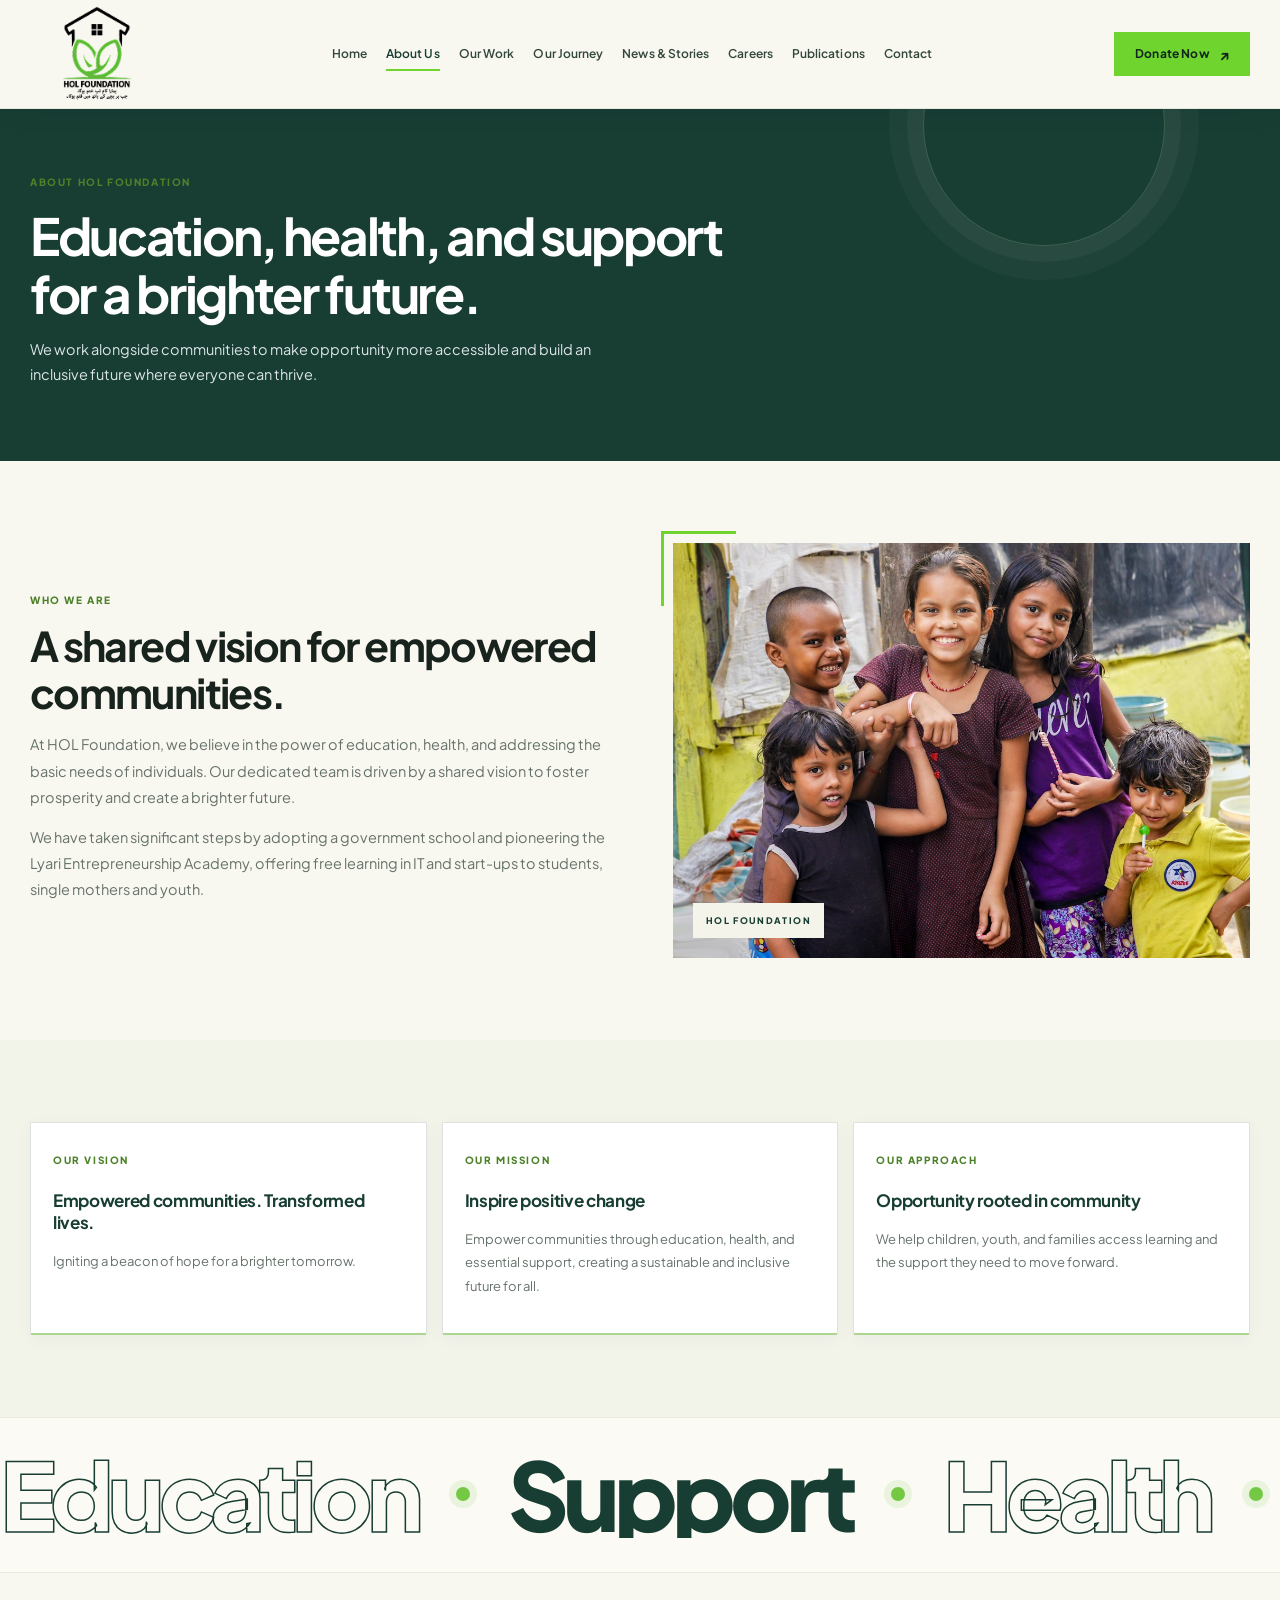
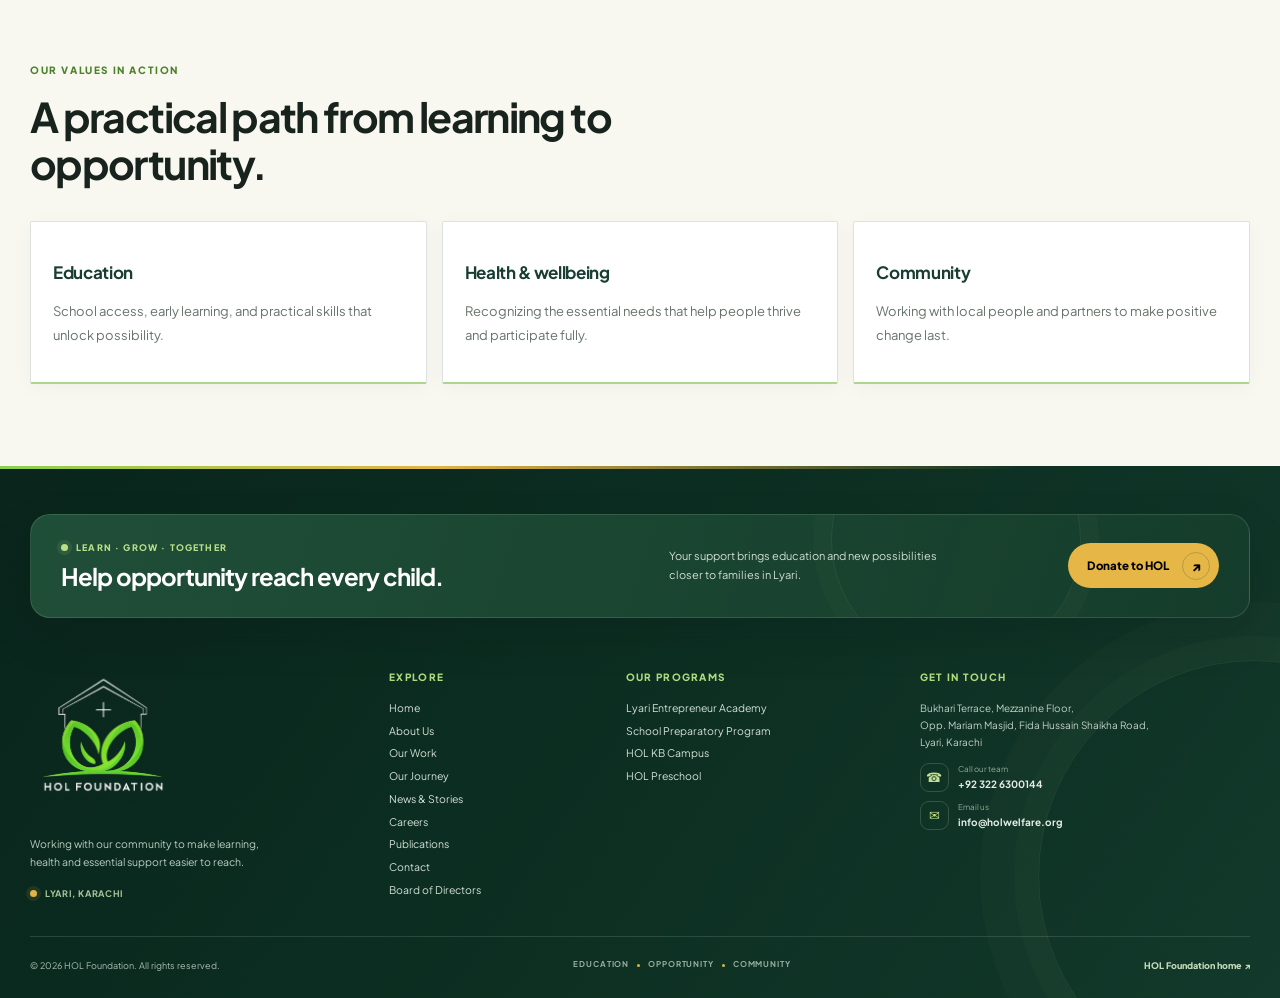
==== about.html @ 5d96a2b5 "Initial website" ====
<!doctype html><html lang="en"><head><meta charset="utf-8"><meta name="viewport" content="width=device-width,initial-scale=1"><link rel="icon" type="image/png" href="assets/images/logo/hol-logo.png"><link rel="apple-touch-icon" href="assets/images/logo/hol-logo.png"><title>About HOL Foundation | Our Mission & Vision</title><meta name="description" content="Learn about HOL Foundation's mission to empower communities through education, health and essential support."><link rel="stylesheet" href="assets/css/style.css"><script defer src="assets/js/main.js"></script></head><body><div data-site-header></div><main><section class="page-hero"><div class="container"><span class="eyebrow">About HOL Foundation</span><h1>Education, health, and support for a brighter future.</h1><p>We work alongside communities to make opportunity more accessible and build an inclusive future where everyone can thrive.</p></div></section><section class="section"><div class="container split"><div><span class="eyebrow">Who we are</span><h2 class="section-title">A shared vision for empowered communities.</h2><p>At HOL Foundation, we believe in the power of education, health, and addressing the basic needs of individuals. Our dedicated team is driven by a shared vision to foster prosperity and create a brighter future.</p><p>We have taken significant steps by adopting a government school and pioneering the Lyari Entrepreneurship Academy, offering free learning in IT and start-ups to students, single mothers and youth.</p></div><div class="intro-art" role="img" aria-label="A welcoming classroom"></div></div></section><section class="section cream"><div class="container content-grid"><article class="info-card"><span class="eyebrow">Our vision</span><h3>Empowered communities. Transformed lives.</h3><p>Igniting a beacon of hope for a brighter tomorrow.</p></article><article class="info-card"><span class="eyebrow">Our mission</span><h3>Inspire positive change</h3><p>Empower communities through education, health, and essential support, creating a sustainable and inclusive future for all.</p></article><article class="info-card"><span class="eyebrow">Our approach</span><h3>Opportunity rooted in community</h3><p>We help children, youth, and families access learning and the support they need to move forward.</p></article></div></section><section class="section"><div class="container"><div class="section-header"><span class="eyebrow">Our values in action</span><h2 class="section-title">A practical path from learning to opportunity.</h2></div><div class="content-grid"><article class="info-card"><h3>Education</h3><p>School access, early learning, and practical skills that unlock possibility.</p></article><article class="info-card"><h3>Health & wellbeing</h3><p>Recognizing the essential needs that help people thrive and participate fully.</p></article><article class="info-card"><h3>Community</h3><p>Working with local people and partners to make positive change last.</p></article></div></div></section></main><div data-site-footer></div></body></html>
---- assets/css/style.css ----
﻿@import url("components.css");
@import url("responsive.css");
@import url("home-slider.css");
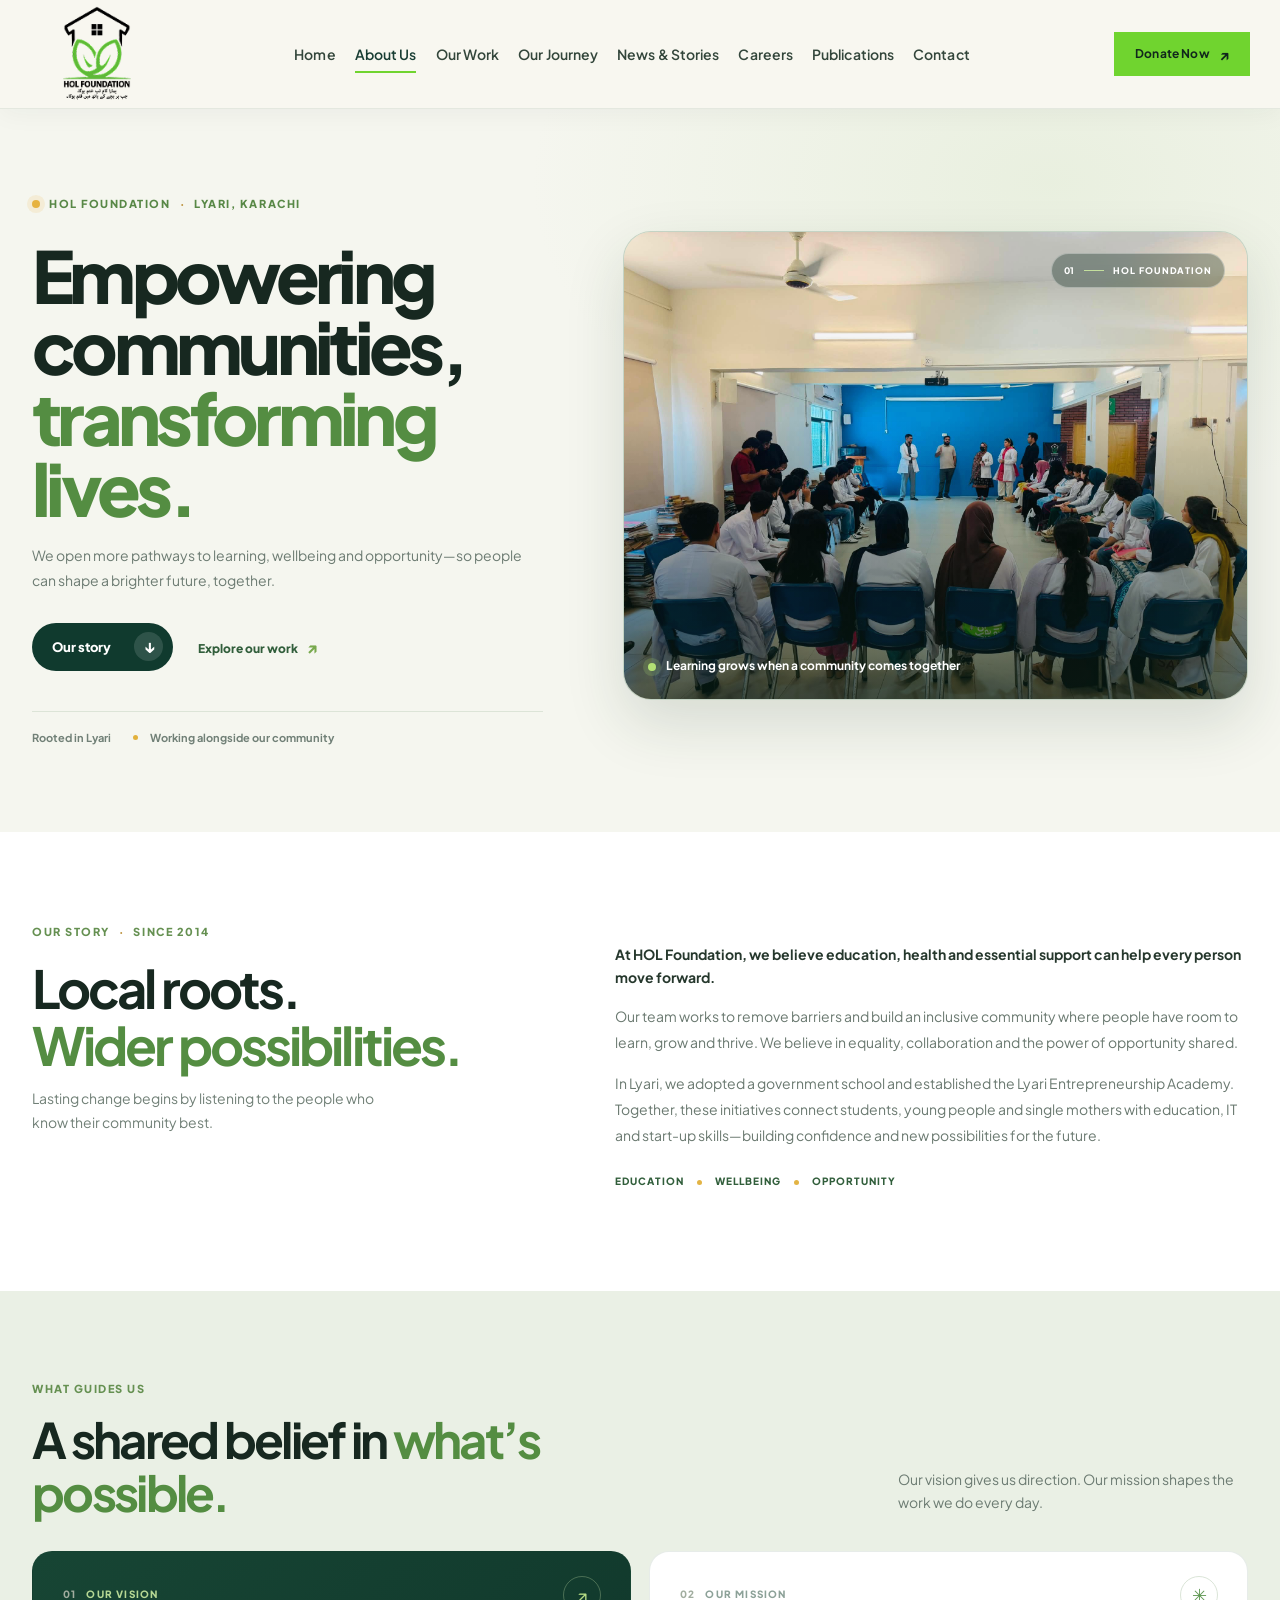
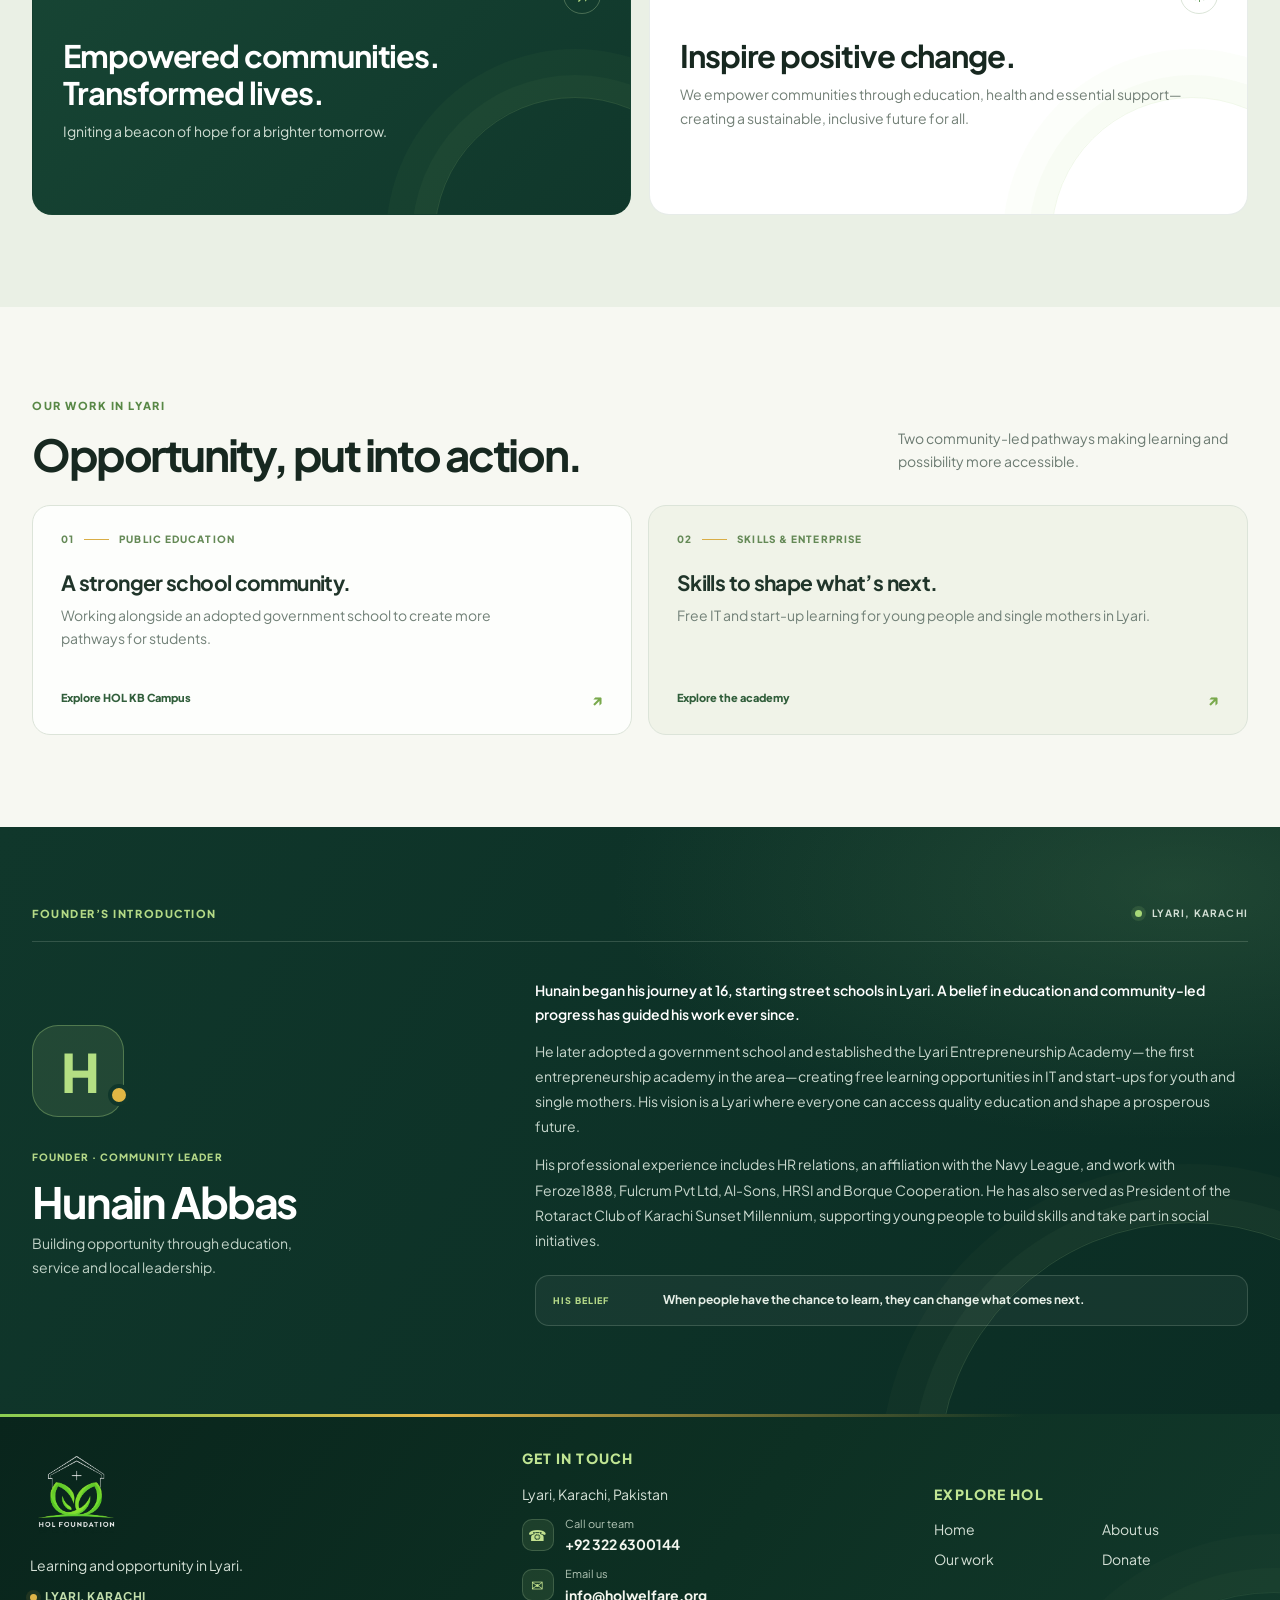
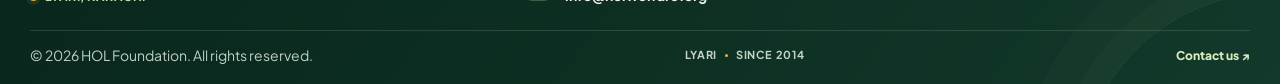
==== commit c79c49e7: "Revamp HOL Foundation about page" ====
--- a/about.html
+++ b/about.html
@@ -1,5 +1,122 @@
-<!doctype html><html lang="en"><head><meta charset="utf-8"><meta name="viewport" content="width=device-width,initial-scale=1"><link rel="icon" type="image/png" href="assets/images/logo/hol-logo.png"><link rel="apple-touch-icon" href="assets/images/logo/hol-logo.png"><title>About HOL Foundation | Our Mission & Vision</title><meta name="description" content="Learn about HOL Foundation's mission to empower communities through education, health and essential support."><link rel="stylesheet" href="assets/css/style.css"><script defer src="assets/js/main.js"></script></head><body><div data-site-header></div><main><section class="page-hero"><div class="container"><span class="eyebrow">About HOL Foundation</span><h1>Education, health, and support for a brighter future.</h1><p>We work alongside communities to make opportunity more accessible and build an inclusive future where everyone can thrive.</p></div></section><section class="section"><div class="container split"><div><span class="eyebrow">Who we are</span><h2 class="section-title">A shared vision for empowered communities.</h2><p>At HOL Foundation, we believe in the power of education, health, and addressing the basic needs of individuals. Our dedicated team is driven by a shared vision to foster prosperity and create a brighter future.</p><p>We have taken significant steps by adopting a government school and pioneering the Lyari Entrepreneurship Academy, offering free learning in IT and start-ups to students, single mothers and youth.</p></div><div class="intro-art" role="img" aria-label="A welcoming classroom"></div></div></section><section class="section cream"><div class="container content-grid"><article class="info-card"><span class="eyebrow">Our vision</span><h3>Empowered communities. Transformed lives.</h3><p>Igniting a beacon of hope for a brighter tomorrow.</p></article><article class="info-card"><span class="eyebrow">Our mission</span><h3>Inspire positive change</h3><p>Empower communities through education, health, and essential support, creating a sustainable and inclusive future for all.</p></article><article class="info-card"><span class="eyebrow">Our approach</span><h3>Opportunity rooted in community</h3><p>We help children, youth, and families access learning and the support they need to move forward.</p></article></div></section><section class="section"><div class="container"><div class="section-header"><span class="eyebrow">Our values in action</span><h2 class="section-title">A practical path from learning to opportunity.</h2></div><div class="content-grid"><article class="info-card"><h3>Education</h3><p>School access, early learning, and practical skills that unlock possibility.</p></article><article class="info-card"><h3>Health & wellbeing</h3><p>Recognizing the essential needs that help people thrive and participate fully.</p></article><article class="info-card"><h3>Community</h3><p>Working with local people and partners to make positive change last.</p></article></div></div></section></main><div data-site-footer></div></body></html>
+<!doctype html>
+<html lang="en">
+<head>
+  <meta charset="utf-8">
+  <meta name="viewport" content="width=device-width, initial-scale=1">
+  <meta name="theme-color" content="#f5f6ef">
+  <title>About HOL Foundation | Empowering Communities in Lyari</title>
+  <meta name="description" content="Meet HOL Foundation: a Lyari-rooted community working to expand education, health and opportunity, founded by Hunain Abbas.">
+  <link rel="icon" type="image/png" href="assets/images/logo/hol-logo.png">
+  <link rel="apple-touch-icon" href="assets/images/logo/hol-logo.png">
+  <link rel="stylesheet" href="assets/css/style.css">
+  <link rel="stylesheet" href="assets/css/about-page.css">
+  <script defer src="assets/js/main.js"></script>
+</head>
+<body>
+  <div data-site-header></div>
+  <main class="about-page">
+    <section class="about-hero" aria-labelledby="about-title">
+      <div class="container about-hero-layout">
+        <div class="about-hero-copy">
+          <span class="about-eyebrow"><i aria-hidden="true"></i> HOL FOUNDATION <span>·</span> LYARI, KARACHI</span>
+          <h1 id="about-title">Empowering communities, <em>transforming lives.</em></h1>
+          <p>We open more pathways to learning, wellbeing and opportunity—so people can shape a brighter future, together.</p>
+          <div class="about-hero-actions">
+            <a class="about-button" href="#our-story">Our story <span aria-hidden="true">↓</span></a>
+            <a class="about-text-link" href="our-work.html">Explore our work <span aria-hidden="true">↗</span></a>
+          </div>
+          <div class="about-hero-foot"><span>Rooted in Lyari</span><span>Working alongside our community</span></div>
+        </div>
+        <figure class="about-hero-photo">
+          <img src="assets/images/about/about-community-classroom.jpg" alt="Students and educators gathered for a learning session at HOL Foundation" width="2048" height="1536" fetchpriority="high">
+          <figcaption><span class="about-photo-dot" aria-hidden="true"></span> Learning grows when a community comes together</figcaption>
+          <span class="about-photo-index" aria-hidden="true">01 <i></i> HOL FOUNDATION</span>
+        </figure>
+      </div>
+    </section>
 
+    <section class="about-story section" id="our-story" aria-labelledby="story-title">
+      <div class="container about-story-grid">
+        <div class="about-story-heading">
+          <span class="about-eyebrow about-eyebrow-light">OUR STORY <span>·</span> SINCE 2014</span>
+          <h2 id="story-title">Local roots.<br><em>Wider possibilities.</em></h2>
+          <p>Lasting change begins by listening to the people who know their community best.</p>
+        </div>
+        <div class="about-story-copy">
+          <p class="about-story-lead">At HOL Foundation, we believe education, health and essential support can help every person move forward.</p>
+          <p>Our team works to remove barriers and build an inclusive community where people have room to learn, grow and thrive. We believe in equality, collaboration and the power of opportunity shared.</p>
+          <p>In Lyari, we adopted a government school and established the Lyari Entrepreneurship Academy. Together, these initiatives connect students, young people and single mothers with education, IT and start-up skills—building confidence and new possibilities for the future.</p>
+          <div class="about-story-pillars" aria-label="Our focus areas"><span>Education</span><i aria-hidden="true"></i><span>Wellbeing</span><i aria-hidden="true"></i><span>Opportunity</span></div>
+        </div>
+      </div>
+    </section>
 
+    <section class="about-purpose section" id="mission" aria-labelledby="purpose-title">
+      <div class="container">
+        <div class="about-purpose-heading">
+          <div><span class="about-eyebrow about-eyebrow-light">WHAT GUIDES US</span><h2 id="purpose-title">A shared belief in <em>what’s possible.</em></h2></div>
+          <p>Our vision gives us direction. Our mission shapes the work we do every day.</p>
+        </div>
+        <div class="about-purpose-grid">
+          <article class="about-purpose-card about-vision-card">
+            <span class="about-card-label"><i aria-hidden="true">01</i> OUR VISION</span>
+            <div class="about-purpose-mark" aria-hidden="true">↗</div>
+            <h3>Empowered communities.<br>Transformed lives.</h3>
+            <p>Igniting a beacon of hope for a brighter tomorrow.</p>
+          </article>
+          <article class="about-purpose-card about-mission-card">
+            <span class="about-card-label"><i aria-hidden="true">02</i> OUR MISSION</span>
+            <div class="about-purpose-mark" aria-hidden="true">✳</div>
+            <h3>Inspire positive change.</h3>
+            <p>We empower communities through education, health and essential support—creating a sustainable, inclusive future for all.</p>
+          </article>
+        </div>
+      </div>
+    </section>
 
+    <section class="about-initiatives section" aria-labelledby="initiatives-title">
+      <div class="container">
+        <div class="about-initiatives-heading">
+          <div><span class="about-eyebrow">OUR WORK IN LYARI</span><h2 id="initiatives-title">Opportunity, put into action.</h2></div>
+          <p>Two community-led pathways making learning and possibility more accessible.</p>
+        </div>
+        <div class="about-initiative-grid">
+          <a class="about-initiative-card" href="programs/hol-kb-campus.html">
+            <span class="about-initiative-number">01 <i></i> PUBLIC EDUCATION</span>
+            <h3>A stronger school community.</h3>
+            <p>Working alongside an adopted government school to create more pathways for students.</p>
+            <span class="about-initiative-link">Explore HOL KB Campus <i aria-hidden="true">↗</i></span>
+          </a>
+          <a class="about-initiative-card about-initiative-academy" href="programs/lyari-entrepreneur-academy.html">
+            <span class="about-initiative-number">02 <i></i> SKILLS &amp; ENTERPRISE</span>
+            <h3>Skills to shape what’s next.</h3>
+            <p>Free IT and start-up learning for young people and single mothers in Lyari.</p>
+            <span class="about-initiative-link">Explore the academy <i aria-hidden="true">↗</i></span>
+          </a>
+        </div>
+      </div>
+    </section>
 
+    <section class="about-founder section" id="founder" aria-labelledby="founder-title">
+      <div class="container">
+        <div class="about-founder-topline"><span class="about-eyebrow about-eyebrow-dark">FOUNDER’S INTRODUCTION</span><span class="about-founder-location"><i aria-hidden="true"></i> LYARI, KARACHI</span></div>
+        <div class="about-founder-grid">
+          <div class="about-founder-identity">
+            <div class="about-founder-monogram" aria-hidden="true"><span>H</span><i></i></div>
+            <span class="about-founder-role">Founder · Community leader</span>
+            <h2 id="founder-title">Hunain Abbas</h2>
+            <p>Building opportunity through education, service and local leadership.</p>
+          </div>
+          <div class="about-founder-bio">
+            <p class="about-founder-lead">Hunain began his journey at 16, starting street schools in Lyari. A belief in education and community-led progress has guided his work ever since.</p>
+            <p>He later adopted a government school and established the Lyari Entrepreneurship Academy—the first entrepreneurship academy in the area—creating free learning opportunities in IT and start-ups for youth and single mothers. His vision is a Lyari where everyone can access quality education and shape a prosperous future.</p>
+            <p>His professional experience includes HR relations, an affiliation with the Navy League, and work with Feroze1888, Fulcrum Pvt Ltd, Al-Sons, HRSI and Borque Cooperation. He has also served as President of the Rotaract Club of Karachi Sunset Millennium, supporting young people to build skills and take part in social initiatives.</p>
+            <div class="about-founder-note"><span>His belief</span><strong>When people have the chance to learn, they can change what comes next.</strong></div>
+          </div>
+        </div>
+      </div>
+    </section>
+  </main>
+  <div data-site-footer></div>
+</body>
+</html>
--- a/assets/css/about-page.css
+++ b/assets/css/about-page.css
@@ -0,0 +1,91 @@
+﻿.about-page{--about-ink:#172820;--about-deep:#103a2e;--about-green:#548d42;--about-lime:#a6d878;--about-muted:#6c7b72;--about-line:#dce4d7;background:#f5f6ef;color:var(--about-ink);overflow:hidden}
+.about-page .container{width:min(1320px,calc(100% - 64px))}
+.about-hero{position:relative;padding:66px 0 76px;background:radial-gradient(ellipse at 82% 10%,rgba(197,220,176,.25),transparent 35%),#f5f6ef}
+.about-hero-layout{display:grid;grid-template-columns:minmax(0,.9fr) minmax(0,1.1fr);gap:clamp(38px,6.2vw,94px);align-items:center}
+.about-hero-copy{padding:14px 0 8px}
+.about-eyebrow{display:inline-flex;align-items:center;gap:9px;color:#588846;font-size:11px;font-weight:800;letter-spacing:.14em;line-height:1.4}
+.about-eyebrow>i,.about-founder-location>i{width:8px;height:8px;border-radius:50%;background:#e6b342;box-shadow:0 0 0 5px rgba(230,179,66,.14)}
+.about-eyebrow>span{color:#b88c32}
+.about-hero h1{max-width:660px;margin:24px 0 19px;font-size:clamp(44px,5.6vw,76px);line-height:.99;letter-spacing:-.065em;font-weight:800}
+.about-hero h1 em,.about-story-heading h2 em,.about-purpose-heading h2 em{color:var(--about-green);font-style:normal}
+.about-hero-copy>p{max-width:510px;margin:0;color:var(--about-muted);font-size:16px;line-height:1.8}
+.about-hero-actions{display:flex;align-items:center;gap:25px;margin-top:30px}
+.about-button{display:inline-flex;align-items:center;gap:23px;min-height:48px;padding:0 10px 0 20px;border-radius:999px;background:var(--about-deep);color:#fff;font-size:13px;font-weight:800;transition:background .28s ease,transform .28s ease}
+.about-button:hover{transform:translateY(-2px);background:#1b5943}
+.about-button span{display:grid;width:29px;height:29px;place-items:center;border-radius:50%;background:rgba(255,255,255,.13);font-size:16px}
+.about-text-link{color:#315e3b;font-size:12px;font-weight:800}
+.about-text-link span{padding-left:6px;color:#78a94d;font-size:16px}
+.about-hero-foot{display:flex;flex-wrap:wrap;gap:10px 22px;margin-top:40px;padding-top:17px;border-top:1px solid var(--about-line);color:#718077;font-size:11px;font-weight:700}
+.about-hero-foot span+span:before{display:inline-block;width:5px;height:5px;margin:0 12px 2px 0;border-radius:50%;background:#e2b13c;content:""}
+.about-hero-photo{position:relative;isolation:isolate;aspect-ratio:4/3;margin:0;overflow:hidden;border:1px solid rgba(25,68,48,.12);border-radius:28px;background:#dce7d8;box-shadow:0 24px 60px rgba(27,55,38,.14)}
+.about-hero-photo:after{position:absolute;z-index:0;inset:40% 0 0;background:linear-gradient(transparent,rgba(7,32,24,.65));content:""}
+.about-hero-photo img{width:100%;height:100%;object-fit:cover;object-position:center 52%}
+.about-hero-photo figcaption{position:absolute;z-index:1;bottom:22px;left:24px;display:flex;align-items:center;gap:10px;color:#fff;font-size:12px;font-weight:700}
+.about-photo-dot{width:8px;height:8px;border-radius:50%;background:#b3e174;box-shadow:0 0 0 5px rgba(179,225,116,.18)}
+.about-photo-index{position:absolute;z-index:1;top:21px;right:22px;display:flex;align-items:center;gap:9px;padding:9px 12px;border:1px solid rgba(255,255,255,.36);border-radius:999px;background:rgba(12,42,31,.35);color:#fff;font-size:9px;font-weight:800;letter-spacing:.1em;backdrop-filter:blur(8px)}
+.about-photo-index i{width:20px;height:1px;background:#c4df9d}
+.about-story{padding-top:85px;padding-bottom:90px;background:#fff}
+.about-story-grid{display:grid;grid-template-columns:minmax(250px,.85fr) minmax(0,1.15fr);gap:clamp(45px,9vw,138px);align-items:start}
+.about-eyebrow-light{color:#659051}
+.about-story-heading h2{max-width:450px;margin:17px 0 14px;font-size:clamp(34px,4.1vw,53px);line-height:1.07;letter-spacing:-.055em}
+.about-story-heading>p{max-width:360px;margin:0;color:#718077;font-size:14px;line-height:1.7}
+.about-story-copy{padding-top:26px}
+.about-story-copy p{margin:0 0 15px;color:#6a7970;font-size:14px;line-height:1.85}
+.about-story-copy .about-story-lead{color:#26382d;font-size:18px;font-weight:650;line-height:1.65}
+.about-story-pillars{display:flex;align-items:center;gap:13px;margin-top:25px;color:#315e3b;font-size:10px;font-weight:800;letter-spacing:.1em;text-transform:uppercase}
+.about-story-pillars i{width:5px;height:5px;border-radius:50%;background:#e3b445}
+.about-purpose{padding:83px 0 92px;background:#eaf0e5}
+.about-purpose-heading,.about-initiatives-heading{display:flex;align-items:end;justify-content:space-between;gap:35px;margin-bottom:32px}
+.about-purpose-heading h2,.about-initiatives-heading h2{max-width:600px;margin:13px 0 0;font-size:clamp(32px,4vw,49px);line-height:1.08;letter-spacing:-.055em}
+.about-purpose-heading>p,.about-initiatives-heading>p{max-width:350px;margin:0 0 4px;color:#6c7b72;font-size:14px;line-height:1.7}
+.about-purpose-grid{display:grid;grid-template-columns:1fr 1fr;gap:18px}
+.about-purpose-card{position:relative;min-height:264px;padding:27px 30px 28px;overflow:hidden;border:1px solid rgba(39,82,55,.11);border-radius:20px}
+.about-vision-card{background:linear-gradient(135deg,#174534,#10372b);color:#fff}
+.about-mission-card{background:#fff;color:var(--about-ink)}
+.about-purpose-card:after{position:absolute;right:-86px;bottom:-165px;width:280px;height:280px;border:1px solid rgba(165,213,125,.16);border-radius:50%;box-shadow:0 0 0 22px rgba(165,213,125,.045),0 0 0 48px rgba(165,213,125,.035);content:"";pointer-events:none}
+.about-card-label{display:inline-flex;align-items:center;gap:10px;color:#8ca198;font-size:10px;font-weight:800;letter-spacing:.12em}
+.about-vision-card .about-card-label{color:#b6d894}
+.about-card-label i{font-size:10px;font-style:normal;color:#a1ad9f}
+.about-purpose-mark{position:absolute;top:24px;right:29px;display:grid;width:38px;height:38px;place-items:center;border:1px solid #dbe5d8;border-radius:50%;color:#5d9650;font-size:18px}
+.about-vision-card .about-purpose-mark{border-color:rgba(201,229,172,.3);color:#b5dc84}
+.about-purpose-card h3{position:relative;z-index:1;margin:31px 0 9px;font-size:clamp(22px,2.5vw,31px);line-height:1.2;letter-spacing:-.035em}
+.about-purpose-card p{position:relative;z-index:1;max-width:520px;margin:0;color:#738077;font-size:13px;line-height:1.7}
+.about-vision-card p{color:#d1dfd4}
+.about-initiatives{padding:84px 0 92px;background:#f7f8f2}
+.about-initiatives-heading{margin-bottom:27px}
+.about-initiatives-heading h2{font-size:clamp(31px,3.6vw,44px)}
+.about-initiative-grid{display:grid;grid-template-columns:1fr 1fr;gap:16px}
+.about-initiative-card{display:flex;min-height:230px;flex-direction:column;align-items:flex-start;padding:25px 28px 22px;border:1px solid #dce4d9;border-radius:18px;background:rgba(255,255,255,.82);transition:transform .28s ease,border-color .28s ease,box-shadow .28s ease}
+.about-initiative-card:hover{transform:translateY(-4px);border-color:#b8cfa9;box-shadow:0 18px 35px rgba(30,61,42,.08)}
+.about-initiative-academy{background:#f0f3e8}
+.about-initiative-number{display:flex;align-items:center;gap:10px;color:#648956;font-size:10px;font-weight:800;letter-spacing:.11em}
+.about-initiative-number i{width:25px;height:1px;background:#d9ad46}
+.about-initiative-card h3{margin:22px 0 7px;color:#20352a;font-size:21px;line-height:1.25;letter-spacing:-.03em}
+.about-initiative-card p{max-width:490px;margin:0;color:#718077;font-size:12px;line-height:1.65}
+.about-initiative-link{display:flex;align-items:center;justify-content:space-between;width:100%;gap:15px;margin-top:auto;padding-top:18px;color:#315e3b;font-size:11px;font-weight:800}
+.about-initiative-link i{font-size:16px;font-style:normal;color:#79a94c;transition:transform .25s ease}
+.about-initiative-card:hover .about-initiative-link i{transform:translate(2px,-2px)}
+.about-founder{position:relative;padding:78px 0 88px;overflow:hidden;background:radial-gradient(ellipse at 92% 10%,rgba(67,112,76,.36),transparent 34%),linear-gradient(120deg,#10372b,#0b2d24);color:#fff}
+.about-founder:after{position:absolute;right:-160px;bottom:-310px;width:500px;height:500px;border:1px solid rgba(184,218,146,.17);border-radius:50%;box-shadow:0 0 0 26px rgba(184,218,146,.035),0 0 0 58px rgba(184,218,146,.025);content:"";pointer-events:none}
+.about-founder .container{position:relative;z-index:1}
+.about-founder-topline{display:flex;align-items:center;justify-content:space-between;gap:20px;padding-bottom:19px;border-bottom:1px solid rgba(236,244,230,.16)}
+.about-eyebrow-dark{color:#b4da86}
+.about-founder-location{display:inline-flex;align-items:center;gap:10px;color:#d4e0d6;font-size:10px;font-weight:700;letter-spacing:.12em;text-transform:uppercase}
+.about-founder-location>i{width:7px;height:7px;background:#a8d878;box-shadow:0 0 0 4px rgba(168,216,120,.12)}
+.about-founder-grid{display:grid;grid-template-columns:minmax(240px,.72fr) minmax(0,1.28fr);gap:clamp(45px,8vw,115px);padding-top:37px}
+.about-founder-identity{align-self:center}
+.about-founder-monogram{position:relative;display:grid;width:92px;height:92px;place-items:center;margin-bottom:25px;border:1px solid rgba(174,216,128,.34);border-radius:26px;background:rgba(200,232,161,.1);color:#b4df83}
+.about-founder-monogram span{font-size:53px;font-weight:800;letter-spacing:-.08em}
+.about-founder-monogram i{position:absolute;right:-7px;bottom:10px;width:22px;height:22px;border:4px solid #10372b;border-radius:50%;background:#e0b644}
+.about-founder-role{color:#b4d888;font-size:10px;font-weight:800;letter-spacing:.11em;text-transform:uppercase}
+.about-founder-identity h2{margin:9px 0 7px;font-size:clamp(31px,3.6vw,43px);line-height:1.1;letter-spacing:-.05em}
+.about-founder-identity>p{max-width:290px;margin:0;color:#c0d2c7;font-size:13px;line-height:1.7}
+.about-founder-bio{max-width:720px}
+.about-founder-bio p{margin:0 0 13px;color:#c8d7cd;font-size:12.5px;line-height:1.8}
+.about-founder-bio .about-founder-lead{color:#fff;font-size:16px;font-weight:600;line-height:1.65}
+.about-founder-note{display:grid;grid-template-columns:94px 1fr;gap:16px;align-items:center;margin-top:22px;padding:15px 17px;border:1px solid rgba(226,239,218,.17);border-radius:14px;background:rgba(255,255,255,.045)}
+.about-founder-note span{color:#b4d888;font-size:9px;font-weight:800;letter-spacing:.1em;text-transform:uppercase}
+.about-founder-note strong{color:#e5eee6;font-size:12px;line-height:1.55}
+@media(max-width:900px){.about-page .container{width:min(100% - 48px,720px)}.about-hero{padding:48px 0 59px}.about-hero-layout{grid-template-columns:1fr;gap:34px}.about-hero-copy{max-width:650px}.about-hero h1{max-width:620px;font-size:clamp(45px,8vw,68px)}.about-hero-photo{width:100%;max-width:720px}.about-story{padding:68px 0}.about-story-grid{grid-template-columns:1fr;gap:13px}.about-story-heading h2{max-width:600px}.about-story-copy{max-width:680px;padding-top:8px}.about-purpose,.about-initiatives{padding:68px 0 72px}.about-founder{padding:64px 0 70px}.about-founder-grid{grid-template-columns:1fr;gap:25px}.about-founder-identity{display:grid;grid-template-columns:76px 1fr;column-gap:17px;align-items:center}.about-founder-monogram{grid-row:span 3;width:72px;height:72px;margin:0;border-radius:20px}.about-founder-monogram span{font-size:42px}.about-founder-role{align-self:end}.about-founder-identity h2{align-self:center;margin:3px 0;font-size:32px}.about-founder-identity>p{align-self:start;max-width:520px;font-size:12px}}
+@media(max-width:620px){.about-page .container{width:calc(100% - 36px)}.about-hero{padding:38px 0 46px}.about-eyebrow{font-size:9px;letter-spacing:.12em}.about-hero-layout{gap:25px}.about-hero h1{margin:19px 0 14px;font-size:clamp(40px,11vw,58px)}.about-hero-copy>p{font-size:14px;line-height:1.7}.about-hero-actions{gap:18px;margin-top:23px}.about-button{min-height:44px;padding-left:17px;font-size:12px}.about-hero-foot{gap:6px 13px;margin-top:27px;font-size:9px}.about-hero-photo{border-radius:19px}.about-hero-photo figcaption{bottom:14px;left:15px;gap:8px;font-size:9px}.about-photo-index{top:12px;right:12px;padding:7px 9px;font-size:7px}.about-story{padding:54px 0 57px}.about-story-heading h2{font-size:37px}.about-story-heading>p{font-size:12px}.about-story-copy p{font-size:12px;line-height:1.75}.about-story-copy .about-story-lead{font-size:15px}.about-story-pillars{flex-wrap:wrap;gap:9px;margin-top:18px;font-size:8px}.about-purpose,.about-initiatives{padding:55px 0 60px}.about-purpose-heading,.about-initiatives-heading{display:block;margin-bottom:23px}.about-purpose-heading h2,.about-initiatives-heading h2{font-size:34px}.about-purpose-heading>p,.about-initiatives-heading>p{margin-top:11px;font-size:12px}.about-purpose-grid,.about-initiative-grid{grid-template-columns:1fr;gap:11px}.about-purpose-card{min-height:217px;padding:21px 21px 22px;border-radius:17px}.about-purpose-card h3{margin-top:27px;font-size:24px}.about-purpose-card p{max-width:360px;font-size:12px}.about-purpose-mark{top:18px;right:20px;width:33px;height:33px}.about-initiative-card{min-height:208px;padding:20px;border-radius:16px}.about-initiative-card h3{margin-top:18px;font-size:19px}.about-initiative-card p{font-size:11px}.about-founder{padding:53px 0 59px}.about-founder-topline{align-items:flex-start}.about-founder-location{font-size:8px}.about-founder-grid{gap:22px;padding-top:27px}.about-founder-identity{grid-template-columns:62px 1fr;column-gap:13px}.about-founder-monogram{width:60px;height:60px;border-radius:16px}.about-founder-monogram span{font-size:35px}.about-founder-role{font-size:8px}.about-founder-identity h2{font-size:28px}.about-founder-identity>p{font-size:10px}.about-founder-bio p{font-size:11px;line-height:1.75}.about-founder-bio .about-founder-lead{font-size:14px}.about-founder-note{grid-template-columns:1fr;gap:5px;margin-top:17px;padding:13px}.about-founder-note strong{font-size:11px}}
+@media(prefers-reduced-motion:reduce){.about-page *,.about-page *:before,.about-page *:after{scroll-behavior:auto!important;transition:none!important;animation:none!important}}
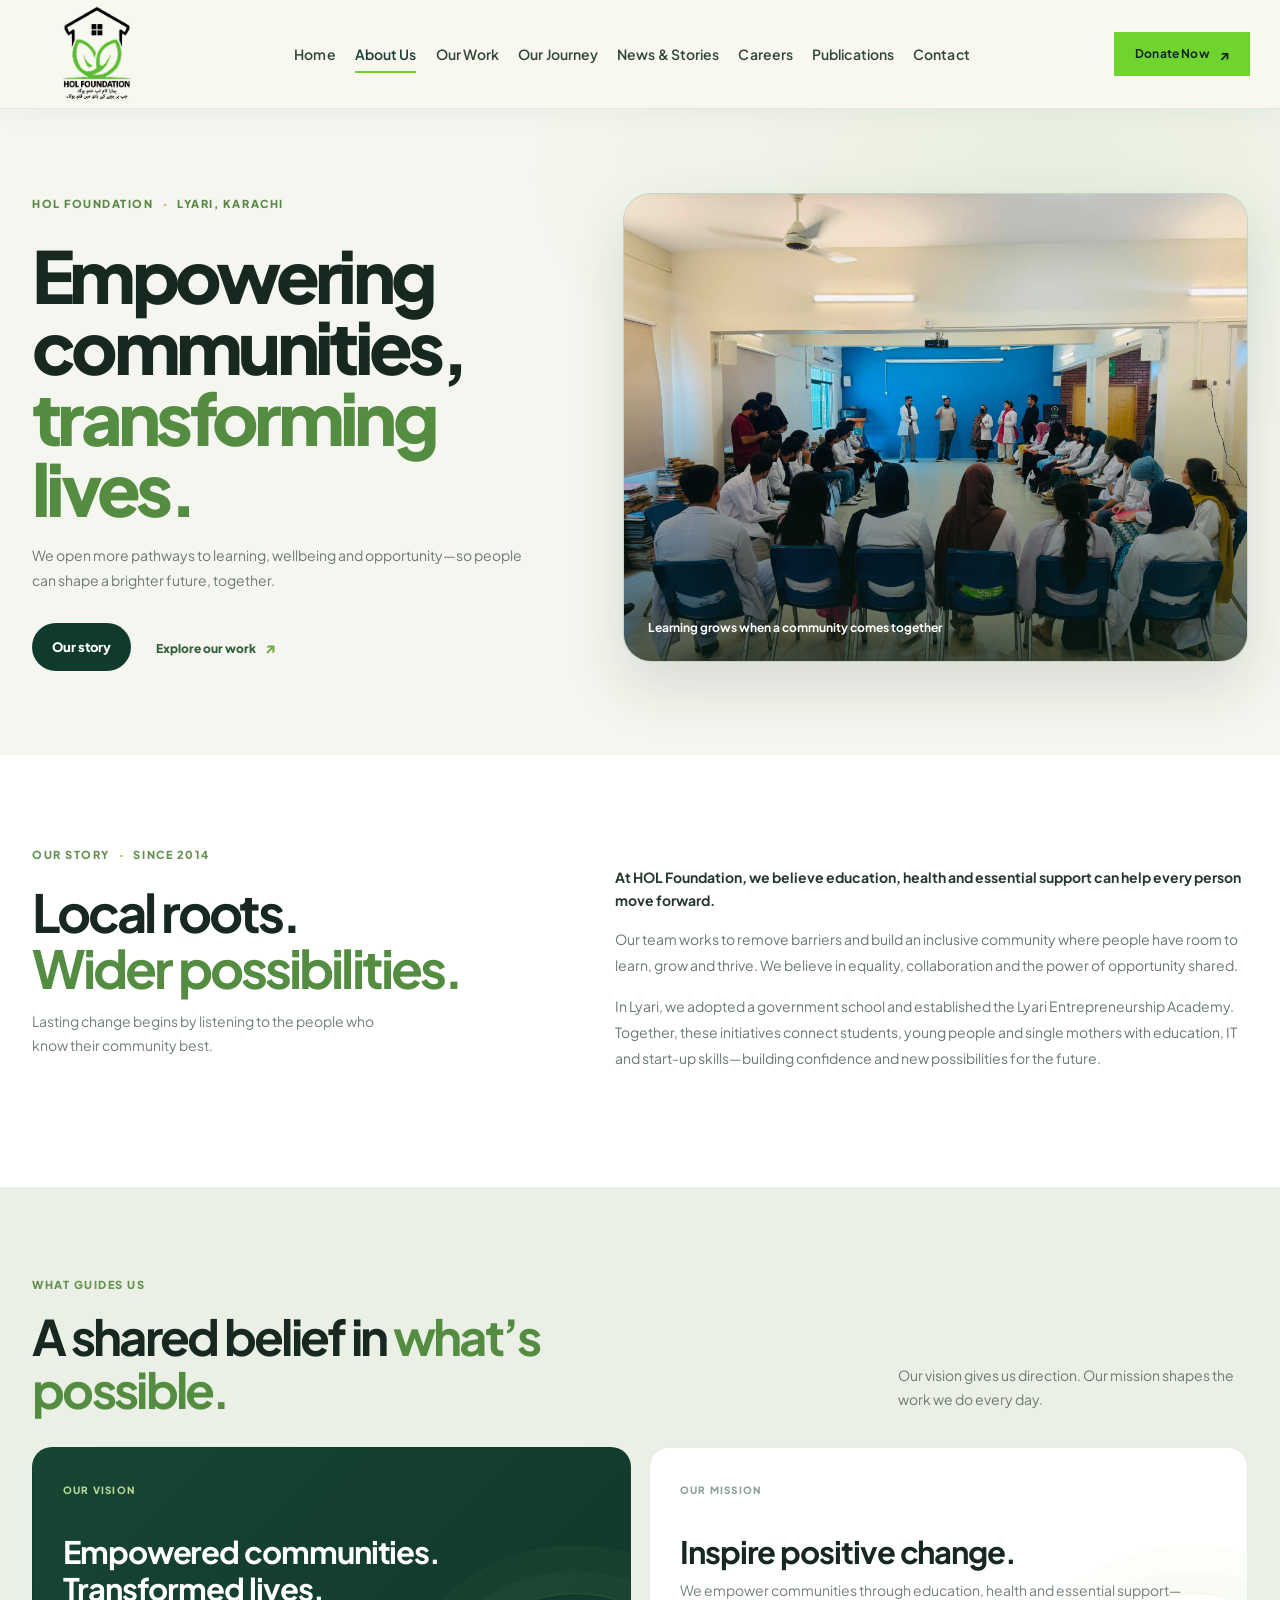
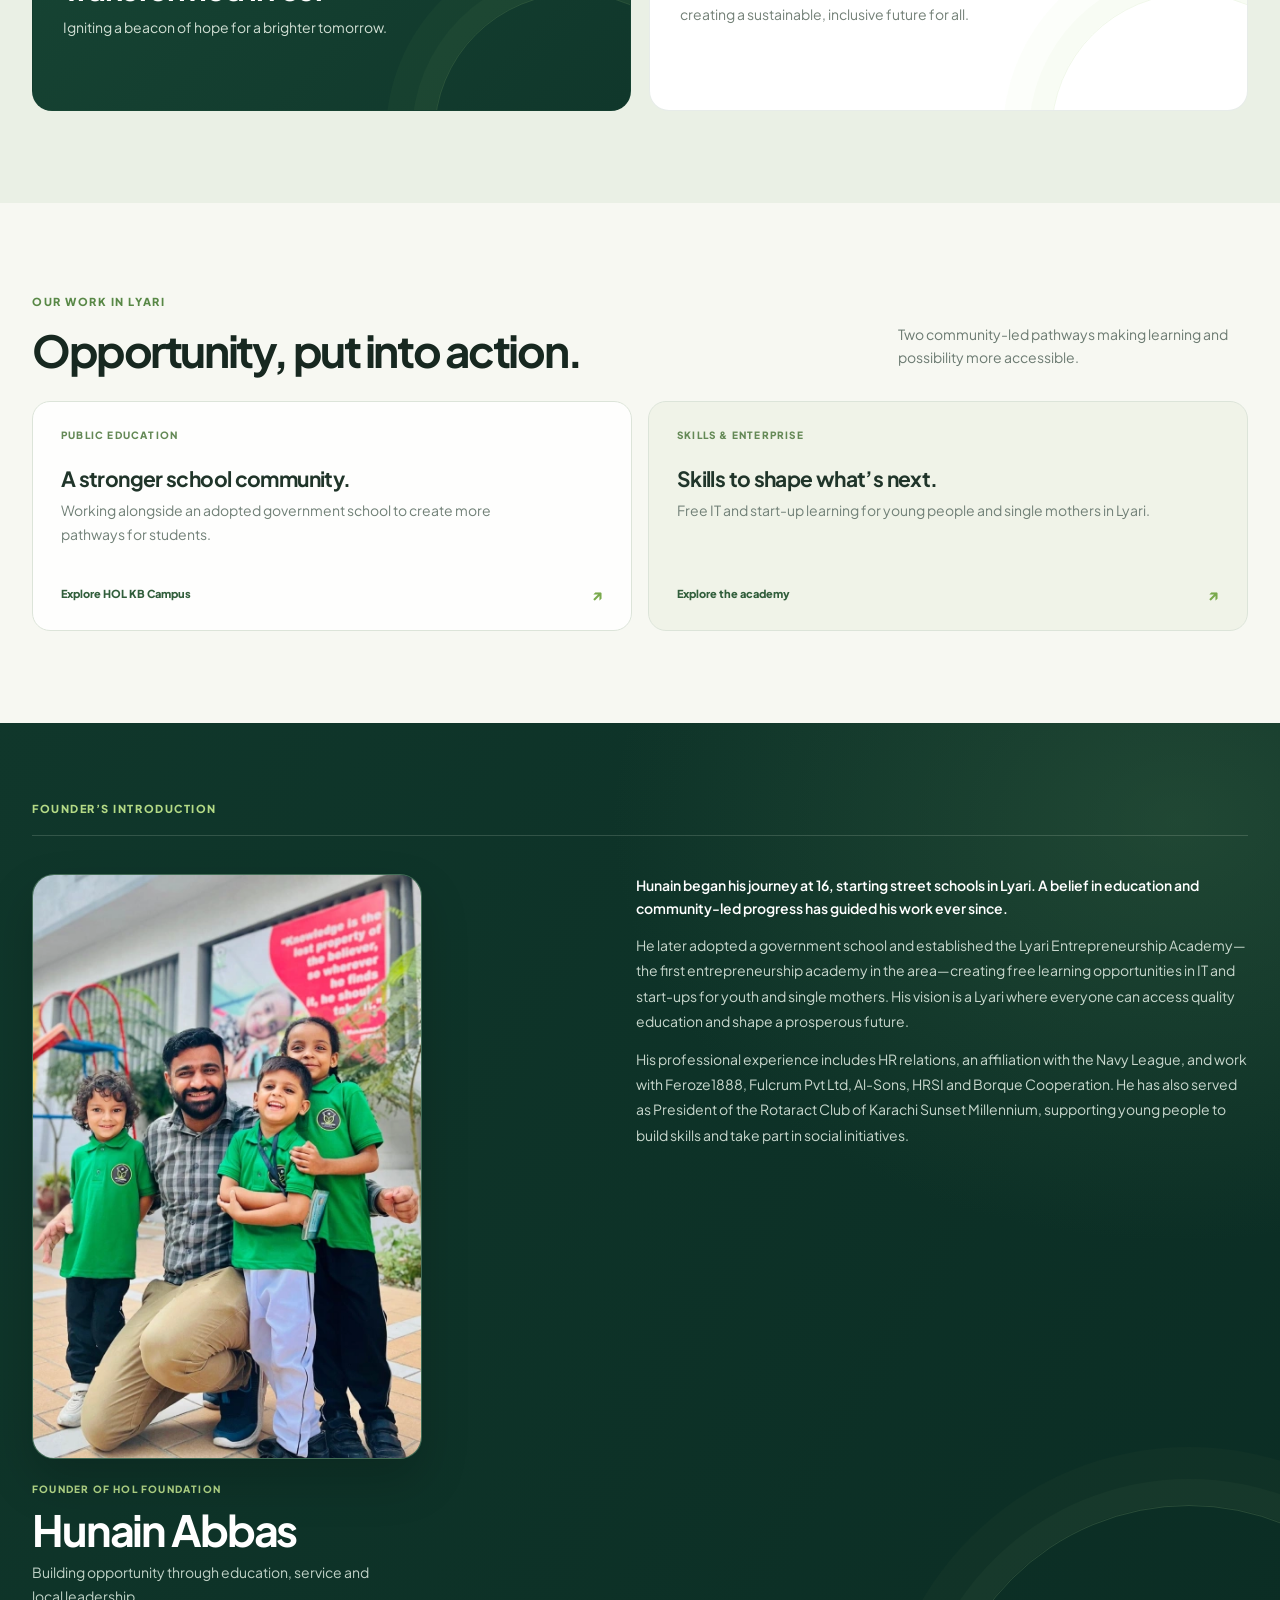
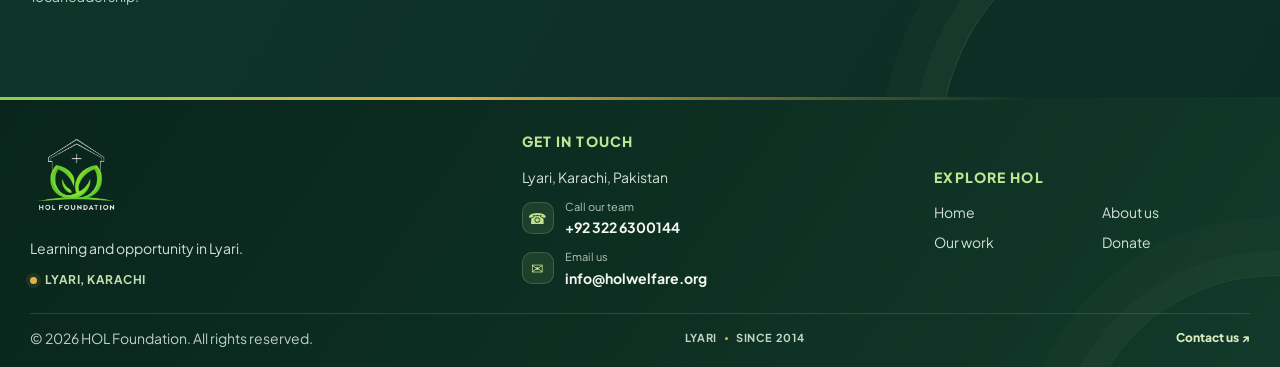
==== commit a79c0ca8: "Add founder portrait and animate about page" ====
--- a/about.html
+++ b/about.html
@@ -18,19 +18,17 @@
     <section class="about-hero" aria-labelledby="about-title">
       <div class="container about-hero-layout">
         <div class="about-hero-copy">
-          <span class="about-eyebrow"><i aria-hidden="true"></i> HOL FOUNDATION <span>·</span> LYARI, KARACHI</span>
+          <span class="about-eyebrow">HOL FOUNDATION <span>·</span> LYARI, KARACHI</span>
           <h1 id="about-title">Empowering communities, <em>transforming lives.</em></h1>
           <p>We open more pathways to learning, wellbeing and opportunity—so people can shape a brighter future, together.</p>
           <div class="about-hero-actions">
-            <a class="about-button" href="#our-story">Our story <span aria-hidden="true">↓</span></a>
+            <a class="about-button" href="#our-story">Our story</a>
             <a class="about-text-link" href="our-work.html">Explore our work <span aria-hidden="true">↗</span></a>
           </div>
-          <div class="about-hero-foot"><span>Rooted in Lyari</span><span>Working alongside our community</span></div>
         </div>
         <figure class="about-hero-photo">
           <img src="assets/images/about/about-community-classroom.jpg" alt="Students and educators gathered for a learning session at HOL Foundation" width="2048" height="1536" fetchpriority="high">
-          <figcaption><span class="about-photo-dot" aria-hidden="true"></span> Learning grows when a community comes together</figcaption>
-          <span class="about-photo-index" aria-hidden="true">01 <i></i> HOL FOUNDATION</span>
+          <figcaption>Learning grows when a community comes together</figcaption>
         </figure>
       </div>
     </section>
@@ -46,7 +44,6 @@
           <p class="about-story-lead">At HOL Foundation, we believe education, health and essential support can help every person move forward.</p>
           <p>Our team works to remove barriers and build an inclusive community where people have room to learn, grow and thrive. We believe in equality, collaboration and the power of opportunity shared.</p>
           <p>In Lyari, we adopted a government school and established the Lyari Entrepreneurship Academy. Together, these initiatives connect students, young people and single mothers with education, IT and start-up skills—building confidence and new possibilities for the future.</p>
-          <div class="about-story-pillars" aria-label="Our focus areas"><span>Education</span><i aria-hidden="true"></i><span>Wellbeing</span><i aria-hidden="true"></i><span>Opportunity</span></div>
         </div>
       </div>
     </section>
@@ -59,14 +56,12 @@
         </div>
         <div class="about-purpose-grid">
           <article class="about-purpose-card about-vision-card">
-            <span class="about-card-label"><i aria-hidden="true">01</i> OUR VISION</span>
-            <div class="about-purpose-mark" aria-hidden="true">↗</div>
+            <span class="about-card-label">OUR VISION</span>
             <h3>Empowered communities.<br>Transformed lives.</h3>
             <p>Igniting a beacon of hope for a brighter tomorrow.</p>
           </article>
           <article class="about-purpose-card about-mission-card">
-            <span class="about-card-label"><i aria-hidden="true">02</i> OUR MISSION</span>
-            <div class="about-purpose-mark" aria-hidden="true">✳</div>
+            <span class="about-card-label">OUR MISSION</span>
             <h3>Inspire positive change.</h3>
             <p>We empower communities through education, health and essential support—creating a sustainable, inclusive future for all.</p>
           </article>
@@ -82,13 +77,13 @@
         </div>
         <div class="about-initiative-grid">
           <a class="about-initiative-card" href="programs/hol-kb-campus.html">
-            <span class="about-initiative-number">01 <i></i> PUBLIC EDUCATION</span>
+            <span class="about-initiative-label">PUBLIC EDUCATION</span>
             <h3>A stronger school community.</h3>
             <p>Working alongside an adopted government school to create more pathways for students.</p>
             <span class="about-initiative-link">Explore HOL KB Campus <i aria-hidden="true">↗</i></span>
           </a>
           <a class="about-initiative-card about-initiative-academy" href="programs/lyari-entrepreneur-academy.html">
-            <span class="about-initiative-number">02 <i></i> SKILLS &amp; ENTERPRISE</span>
+            <span class="about-initiative-label">SKILLS &amp; ENTERPRISE</span>
             <h3>Skills to shape what’s next.</h3>
             <p>Free IT and start-up learning for young people and single mothers in Lyari.</p>
             <span class="about-initiative-link">Explore the academy <i aria-hidden="true">↗</i></span>
@@ -99,11 +94,11 @@
 
     <section class="about-founder section" id="founder" aria-labelledby="founder-title">
       <div class="container">
-        <div class="about-founder-topline"><span class="about-eyebrow about-eyebrow-dark">FOUNDER’S INTRODUCTION</span><span class="about-founder-location"><i aria-hidden="true"></i> LYARI, KARACHI</span></div>
+        <div class="about-founder-topline"><span class="about-eyebrow about-eyebrow-dark">FOUNDER’S INTRODUCTION</span></div>
         <div class="about-founder-grid">
           <div class="about-founder-identity">
-            <div class="about-founder-monogram" aria-hidden="true"><span>H</span><i></i></div>
-            <span class="about-founder-role">Founder · Community leader</span>
+            <figure class="about-founder-photo"><img src="assets/images/about/founder.webp" alt="HOL Foundation founder Hunain Abbas with children in Lyari" width="450" height="675" loading="lazy"></figure>
+            <span class="about-founder-role">FOUNDER OF HOL FOUNDATION</span>
             <h2 id="founder-title">Hunain Abbas</h2>
             <p>Building opportunity through education, service and local leadership.</p>
           </div>
@@ -111,7 +106,6 @@
             <p class="about-founder-lead">Hunain began his journey at 16, starting street schools in Lyari. A belief in education and community-led progress has guided his work ever since.</p>
             <p>He later adopted a government school and established the Lyari Entrepreneurship Academy—the first entrepreneurship academy in the area—creating free learning opportunities in IT and start-ups for youth and single mothers. His vision is a Lyari where everyone can access quality education and shape a prosperous future.</p>
             <p>His professional experience includes HR relations, an affiliation with the Navy League, and work with Feroze1888, Fulcrum Pvt Ltd, Al-Sons, HRSI and Borque Cooperation. He has also served as President of the Rotaract Club of Karachi Sunset Millennium, supporting young people to build skills and take part in social initiatives.</p>
-            <div class="about-founder-note"><span>His belief</span><strong>When people have the chance to learn, they can change what comes next.</strong></div>
           </div>
         </div>
       </div>
--- a/assets/css/about-page.css
+++ b/assets/css/about-page.css
@@ -89,3 +89,25 @@
 @media(max-width:900px){.about-page .container{width:min(100% - 48px,720px)}.about-hero{padding:48px 0 59px}.about-hero-layout{grid-template-columns:1fr;gap:34px}.about-hero-copy{max-width:650px}.about-hero h1{max-width:620px;font-size:clamp(45px,8vw,68px)}.about-hero-photo{width:100%;max-width:720px}.about-story{padding:68px 0}.about-story-grid{grid-template-columns:1fr;gap:13px}.about-story-heading h2{max-width:600px}.about-story-copy{max-width:680px;padding-top:8px}.about-purpose,.about-initiatives{padding:68px 0 72px}.about-founder{padding:64px 0 70px}.about-founder-grid{grid-template-columns:1fr;gap:25px}.about-founder-identity{display:grid;grid-template-columns:76px 1fr;column-gap:17px;align-items:center}.about-founder-monogram{grid-row:span 3;width:72px;height:72px;margin:0;border-radius:20px}.about-founder-monogram span{font-size:42px}.about-founder-role{align-self:end}.about-founder-identity h2{align-self:center;margin:3px 0;font-size:32px}.about-founder-identity>p{align-self:start;max-width:520px;font-size:12px}}
 @media(max-width:620px){.about-page .container{width:calc(100% - 36px)}.about-hero{padding:38px 0 46px}.about-eyebrow{font-size:9px;letter-spacing:.12em}.about-hero-layout{gap:25px}.about-hero h1{margin:19px 0 14px;font-size:clamp(40px,11vw,58px)}.about-hero-copy>p{font-size:14px;line-height:1.7}.about-hero-actions{gap:18px;margin-top:23px}.about-button{min-height:44px;padding-left:17px;font-size:12px}.about-hero-foot{gap:6px 13px;margin-top:27px;font-size:9px}.about-hero-photo{border-radius:19px}.about-hero-photo figcaption{bottom:14px;left:15px;gap:8px;font-size:9px}.about-photo-index{top:12px;right:12px;padding:7px 9px;font-size:7px}.about-story{padding:54px 0 57px}.about-story-heading h2{font-size:37px}.about-story-heading>p{font-size:12px}.about-story-copy p{font-size:12px;line-height:1.75}.about-story-copy .about-story-lead{font-size:15px}.about-story-pillars{flex-wrap:wrap;gap:9px;margin-top:18px;font-size:8px}.about-purpose,.about-initiatives{padding:55px 0 60px}.about-purpose-heading,.about-initiatives-heading{display:block;margin-bottom:23px}.about-purpose-heading h2,.about-initiatives-heading h2{font-size:34px}.about-purpose-heading>p,.about-initiatives-heading>p{margin-top:11px;font-size:12px}.about-purpose-grid,.about-initiative-grid{grid-template-columns:1fr;gap:11px}.about-purpose-card{min-height:217px;padding:21px 21px 22px;border-radius:17px}.about-purpose-card h3{margin-top:27px;font-size:24px}.about-purpose-card p{max-width:360px;font-size:12px}.about-purpose-mark{top:18px;right:20px;width:33px;height:33px}.about-initiative-card{min-height:208px;padding:20px;border-radius:16px}.about-initiative-card h3{margin-top:18px;font-size:19px}.about-initiative-card p{font-size:11px}.about-founder{padding:53px 0 59px}.about-founder-topline{align-items:flex-start}.about-founder-location{font-size:8px}.about-founder-grid{gap:22px;padding-top:27px}.about-founder-identity{grid-template-columns:62px 1fr;column-gap:13px}.about-founder-monogram{width:60px;height:60px;border-radius:16px}.about-founder-monogram span{font-size:35px}.about-founder-role{font-size:8px}.about-founder-identity h2{font-size:28px}.about-founder-identity>p{font-size:10px}.about-founder-bio p{font-size:11px;line-height:1.75}.about-founder-bio .about-founder-lead{font-size:14px}.about-founder-note{grid-template-columns:1fr;gap:5px;margin-top:17px;padding:13px}.about-founder-note strong{font-size:11px}}
 @media(prefers-reduced-motion:reduce){.about-page *,.about-page *:before,.about-page *:after{scroll-behavior:auto!important;transition:none!important;animation:none!important}}
+/* Founder portrait and restrained page motion */
+.about-founder-topline{justify-content:flex-start}
+.about-founder-grid{grid-template-columns:minmax(280px,.9fr) minmax(0,1.1fr)}
+.about-founder-identity{display:block;align-self:center}
+.about-founder-photo{width:min(100%,390px);aspect-ratio:2/3;margin:0 0 22px;overflow:hidden;border:1px solid rgba(208,230,190,.22);border-radius:22px;background:#1b4a39;box-shadow:0 22px 48px rgba(0,0,0,.18)}
+.about-founder-photo img{width:100%;height:100%;object-fit:cover;object-position:center 42%;transition:transform .8s cubic-bezier(.2,.7,.2,1)}
+.about-founder-photo:hover img{transform:scale(1.025)}
+.about-founder-role{display:block;margin:0 0 8px;color:#b4d888;font-size:10px;font-weight:800;letter-spacing:.12em;text-transform:uppercase}
+.about-founder-identity h2{margin:0 0 8px}
+.about-founder-identity>p{max-width:360px}
+.about-initiative-label{display:block;color:#648956;font-size:10px;font-weight:800;letter-spacing:.12em}
+.about-button{padding-right:20px}
+.about-purpose-card,.about-initiative-card{transition:transform .55s cubic-bezier(.2,.7,.2,1),box-shadow .55s ease,border-color .55s ease}
+.about-purpose-card:hover{transform:translateY(-3px);box-shadow:0 15px 30px rgba(24,59,39,.08)}
+.about-page .reveal{opacity:0;transform:translateY(20px);will-change:opacity,transform}
+.about-page .about-hero-photo.reveal{transform:translateY(22px) scale(.985)}
+.about-page .reveal.is-visible{animation:about-page-enter .72s cubic-bezier(.2,.7,.2,1) both}
+.about-page .about-purpose-card:nth-child(2).reveal.is-visible,.about-page .about-initiative-card:nth-child(2).reveal.is-visible{animation-delay:.1s}
+@keyframes about-page-enter{from{opacity:0;transform:translateY(20px)}to{opacity:1;transform:translateY(0)}}
+@media(max-width:900px){.about-founder-grid{grid-template-columns:1fr}.about-founder-identity{display:flex;align-items:center;flex-direction:column;text-align:center}.about-founder-photo{width:min(100%,340px);margin:0 auto 20px}.about-founder-identity h2{margin:4px 0 7px}.about-founder-identity>p{max-width:430px}}
+@media(max-width:620px){.about-founder-photo{width:min(100%,300px);margin-bottom:18px;border-radius:18px}.about-founder-role{font-size:9px}.about-purpose-card:hover{transform:none}}
+@media(prefers-reduced-motion:reduce){.about-page .reveal,.about-page .reveal.is-visible{opacity:1!important;transform:none!important;animation:none!important;will-change:auto}.about-founder-photo img{transition:none}}
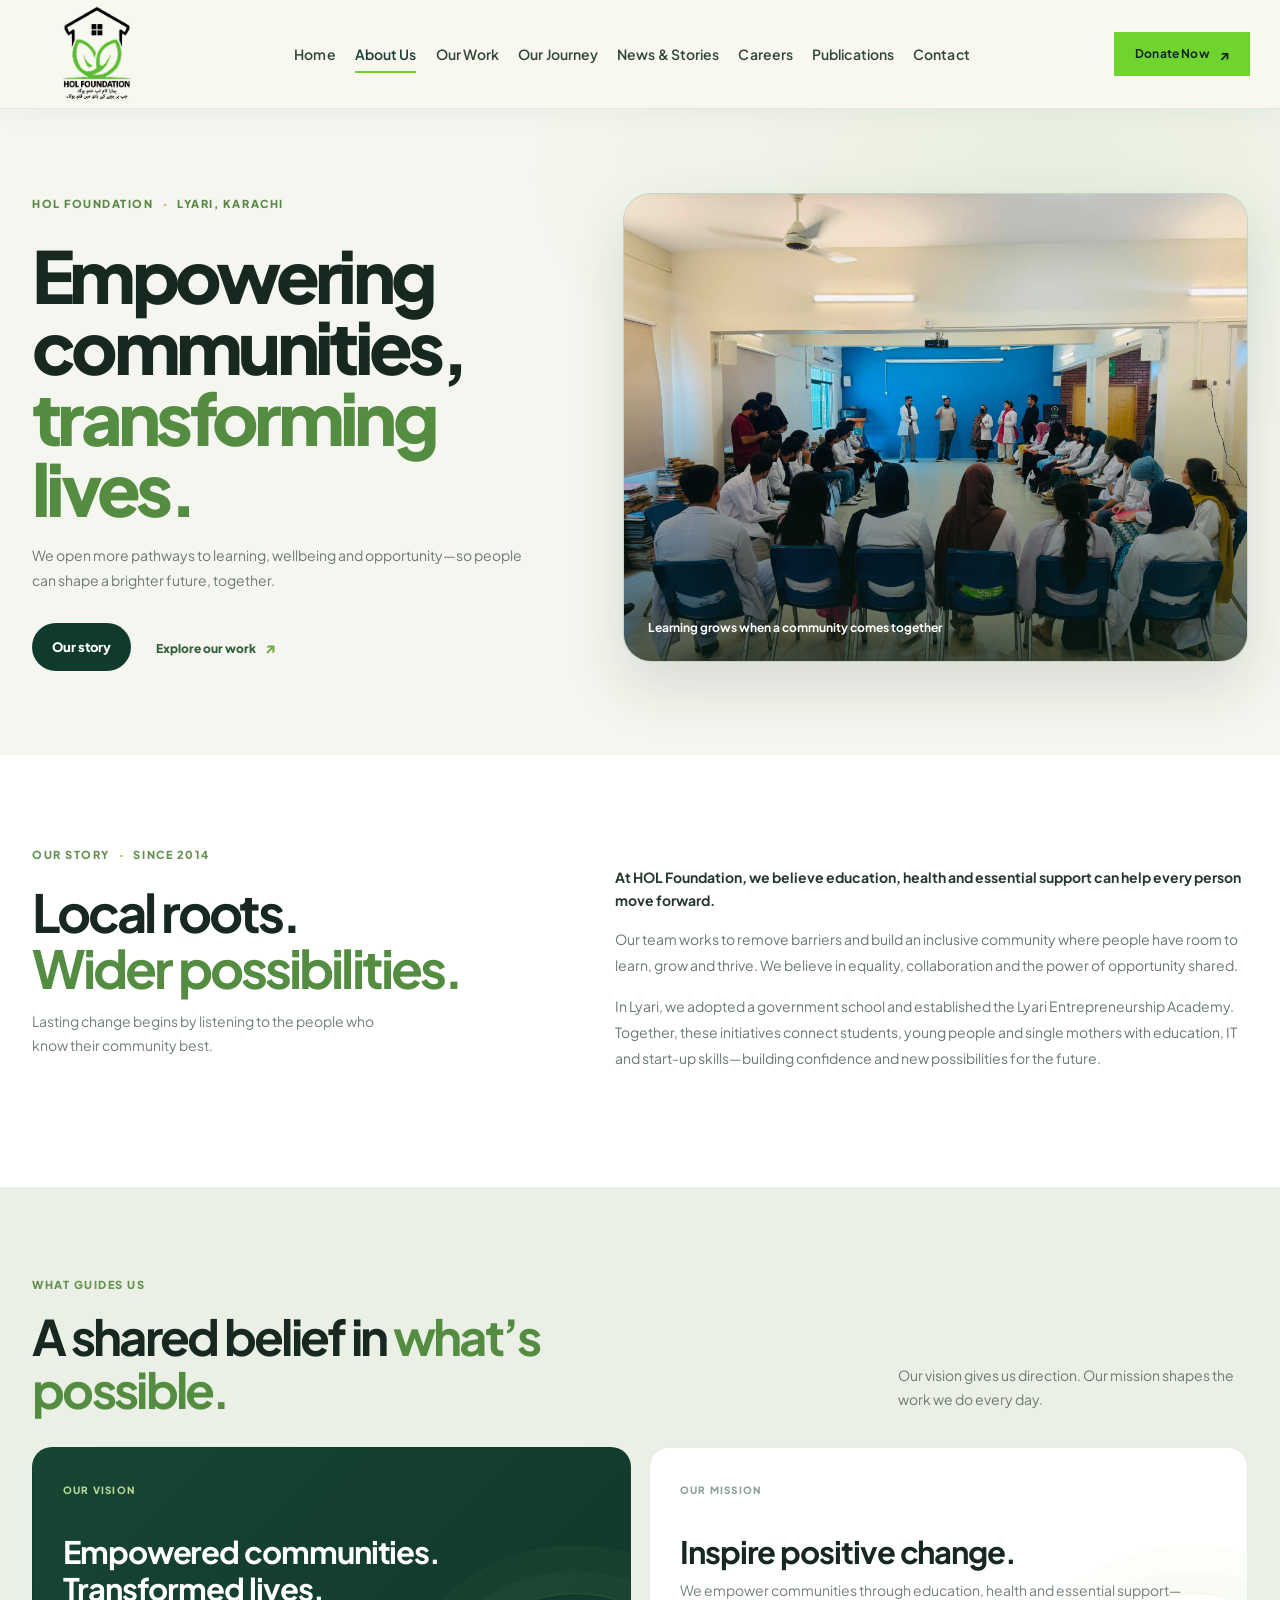
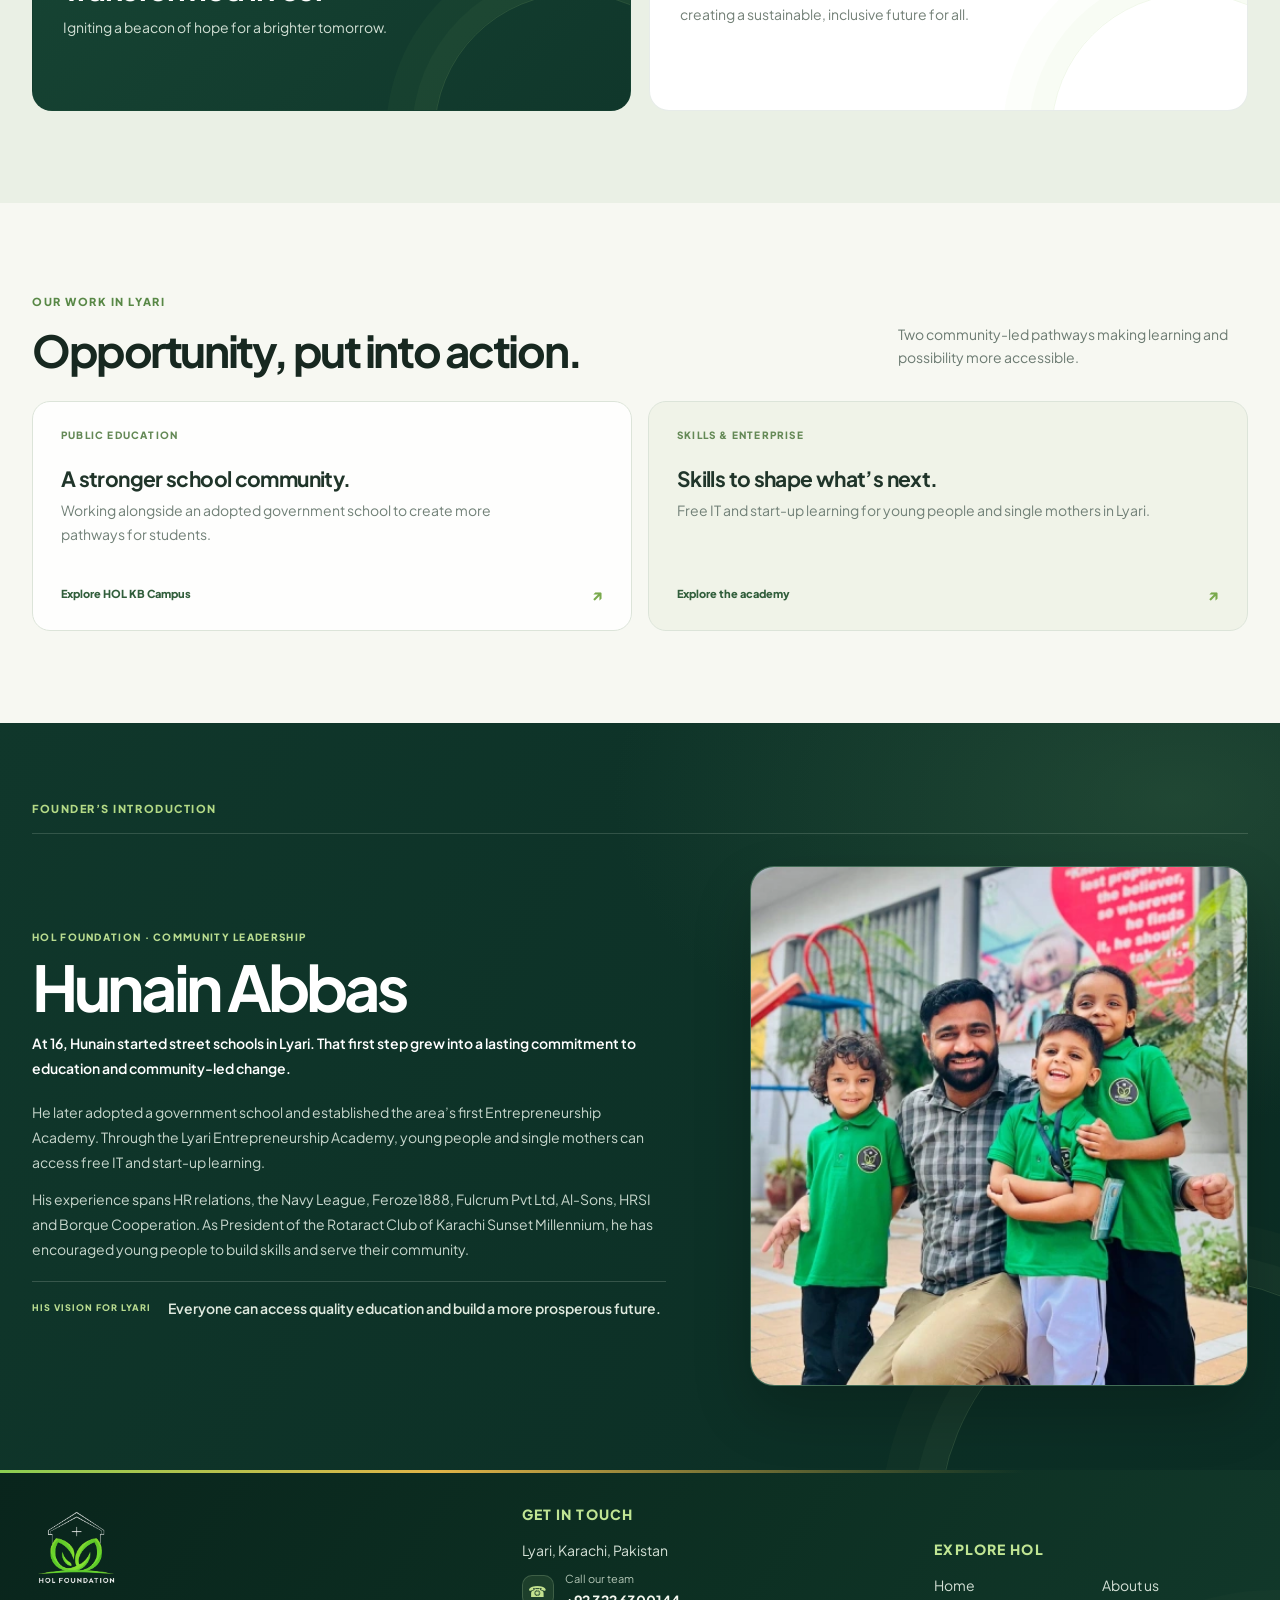
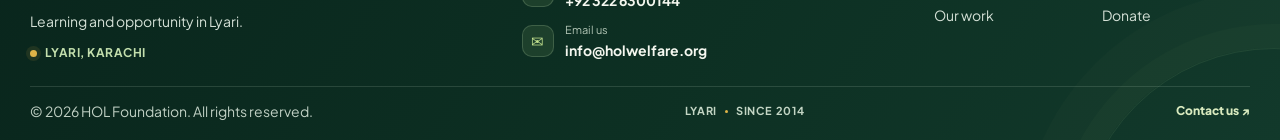
==== commit 76daff85: "Redesign founder introduction section" ====
--- a/about.html
+++ b/about.html
@@ -95,17 +95,17 @@
     <section class="about-founder section" id="founder" aria-labelledby="founder-title">
       <div class="container">
         <div class="about-founder-topline"><span class="about-eyebrow about-eyebrow-dark">FOUNDER’S INTRODUCTION</span></div>
-        <div class="about-founder-grid">
-          <div class="about-founder-identity">
-            <figure class="about-founder-photo"><img src="assets/images/about/founder.webp" alt="HOL Foundation founder Hunain Abbas with children in Lyari" width="450" height="675" loading="lazy"></figure>
-            <span class="about-founder-role">FOUNDER OF HOL FOUNDATION</span>
+        <div class="about-founder-showcase">
+          <figure class="about-founder-photo"><img src="assets/images/about/founder.webp" alt="HOL Foundation founder Hunain Abbas with children in Lyari" width="450" height="675" loading="lazy"></figure>
+          <div class="about-founder-copy">
+            <span class="about-founder-role">HOL FOUNDATION · COMMUNITY LEADERSHIP</span>
             <h2 id="founder-title">Hunain Abbas</h2>
-            <p>Building opportunity through education, service and local leadership.</p>
-          </div>
-          <div class="about-founder-bio">
-            <p class="about-founder-lead">Hunain began his journey at 16, starting street schools in Lyari. A belief in education and community-led progress has guided his work ever since.</p>
-            <p>He later adopted a government school and established the Lyari Entrepreneurship Academy—the first entrepreneurship academy in the area—creating free learning opportunities in IT and start-ups for youth and single mothers. His vision is a Lyari where everyone can access quality education and shape a prosperous future.</p>
-            <p>His professional experience includes HR relations, an affiliation with the Navy League, and work with Feroze1888, Fulcrum Pvt Ltd, Al-Sons, HRSI and Borque Cooperation. He has also served as President of the Rotaract Club of Karachi Sunset Millennium, supporting young people to build skills and take part in social initiatives.</p>
+            <p class="about-founder-lead">At 16, Hunain started street schools in Lyari. That first step grew into a lasting commitment to education and community-led change.</p>
+            <div class="about-founder-bio">
+              <p>He later adopted a government school and established the area’s first Entrepreneurship Academy. Through the Lyari Entrepreneurship Academy, young people and single mothers can access free IT and start-up learning.</p>
+              <p>His experience spans HR relations, the Navy League, Feroze1888, Fulcrum Pvt Ltd, Al-Sons, HRSI and Borque Cooperation. As President of the Rotaract Club of Karachi Sunset Millennium, he has encouraged young people to build skills and serve their community.</p>
+            </div>
+            <div class="about-founder-vision"><span>HIS VISION FOR LYARI</span><p>Everyone can access quality education and build a more prosperous future.</p></div>
           </div>
         </div>
       </div>
--- a/assets/css/about-page.css
+++ b/assets/css/about-page.css
@@ -111,3 +111,31 @@
 @media(max-width:900px){.about-founder-grid{grid-template-columns:1fr}.about-founder-identity{display:flex;align-items:center;flex-direction:column;text-align:center}.about-founder-photo{width:min(100%,340px);margin:0 auto 20px}.about-founder-identity h2{margin:4px 0 7px}.about-founder-identity>p{max-width:430px}}
 @media(max-width:620px){.about-founder-photo{width:min(100%,300px);margin-bottom:18px;border-radius:18px}.about-founder-role{font-size:9px}.about-purpose-card:hover{transform:none}}
 @media(prefers-reduced-motion:reduce){.about-page .reveal,.about-page .reveal.is-visible{opacity:1!important;transform:none!important;animation:none!important;will-change:auto}.about-founder-photo img{transition:none}}
+/* Balanced founder editorial layout */
+.about-founder{padding:78px 0 84px}
+.about-founder-topline{justify-content:flex-start;margin-bottom:31px;padding-bottom:17px}
+.about-founder-showcase{display:grid;grid-template-columns:minmax(0,1.12fr) minmax(330px,.88fr);gap:clamp(38px,6.5vw,92px);align-items:center}
+.about-founder-copy{max-width:730px}
+.about-founder-role{display:block;margin:0 0 9px;color:#b9dc90;font-size:10px;font-weight:800;letter-spacing:.13em;text-transform:uppercase}
+.about-founder-copy h2{margin:0 0 13px;color:#fff;font-size:clamp(42px,5vw,63px);line-height:1;letter-spacing:-.06em}
+.about-founder p{font-size:14px!important;line-height:1.78}
+.about-founder-copy .about-founder-lead{max-width:630px;margin:0 0 19px;color:#fff;font-weight:600}
+.about-founder-bio{display:grid;gap:12px}
+.about-founder-bio p{margin:0;color:#c8d7cd}
+.about-founder-quote{display:grid;grid-template-columns:32px 1fr;gap:12px;align-items:center;margin-top:23px;padding-top:17px;border-top:1px solid rgba(236,244,230,.18)}
+.about-founder-quote>span{color:#a7d778;font-family:Georgia,serif;font-size:42px;line-height:.8}
+.about-founder-quote strong{max-width:500px;color:#dce9dd;font-size:13px;line-height:1.55}
+.about-founder-photo{width:100%;max-width:none;height:520px;aspect-ratio:auto;margin:0;overflow:hidden;border:1px solid rgba(208,230,190,.22);border-radius:24px;background:#1b4a39;box-shadow:0 26px 58px rgba(0,0,0,.2)}
+.about-founder-photo img{width:100%;height:100%;object-fit:cover;object-position:center 38%;transition:transform .8s cubic-bezier(.2,.7,.2,1)}
+.about-founder-photo:hover img{transform:scale(1.025)}
+@media(max-width:900px){.about-founder{padding:63px 0 69px}.about-founder-showcase{grid-template-columns:1fr;gap:28px}.about-founder-copy{max-width:720px}.about-founder-photo{width:min(100%,560px);height:auto;aspect-ratio:4/5;margin:0 auto}}
+@media(max-width:620px){.about-founder{padding:52px 0 58px}.about-founder-topline{margin-bottom:23px}.about-founder-showcase{gap:23px}.about-founder-copy h2{font-size:clamp(37px,10vw,48px)}.about-founder p{font-size:14px!important;line-height:1.72}.about-founder-copy .about-founder-lead{margin-bottom:16px}.about-founder-bio{gap:10px}.about-founder-quote{margin-top:18px;padding-top:14px}.about-founder-quote strong{font-size:12px}.about-founder-photo{width:min(100%,420px);border-radius:19px}}
+@media(prefers-reduced-motion:reduce){.about-founder-photo img{transition:none}}
+.about-founder-showcase{grid-template-columns:minmax(0,1.12fr) minmax(330px,.88fr)}
+.about-founder-copy{grid-column:1;grid-row:1}
+.about-founder-photo{grid-column:2;grid-row:1}
+.about-founder-vision{display:grid;grid-template-columns:max-content minmax(0,1fr);gap:17px;align-items:start;margin-top:20px;padding-top:14px;border-top:1px solid rgba(236,244,230,.18)}
+.about-founder-vision>span{padding-top:4px;color:#b9dc90;font-size:9px;font-weight:800;letter-spacing:.11em}
+.about-founder-vision>p{margin:0;color:#e0eadf;font-weight:600}
+@media(max-width:900px){.about-founder-copy,.about-founder-photo{grid-column:1;grid-row:auto}.about-founder-photo{grid-row:1}}
+@media(max-width:620px){.about-founder-vision{grid-template-columns:1fr;gap:5px;margin-top:16px;padding-top:12px}}
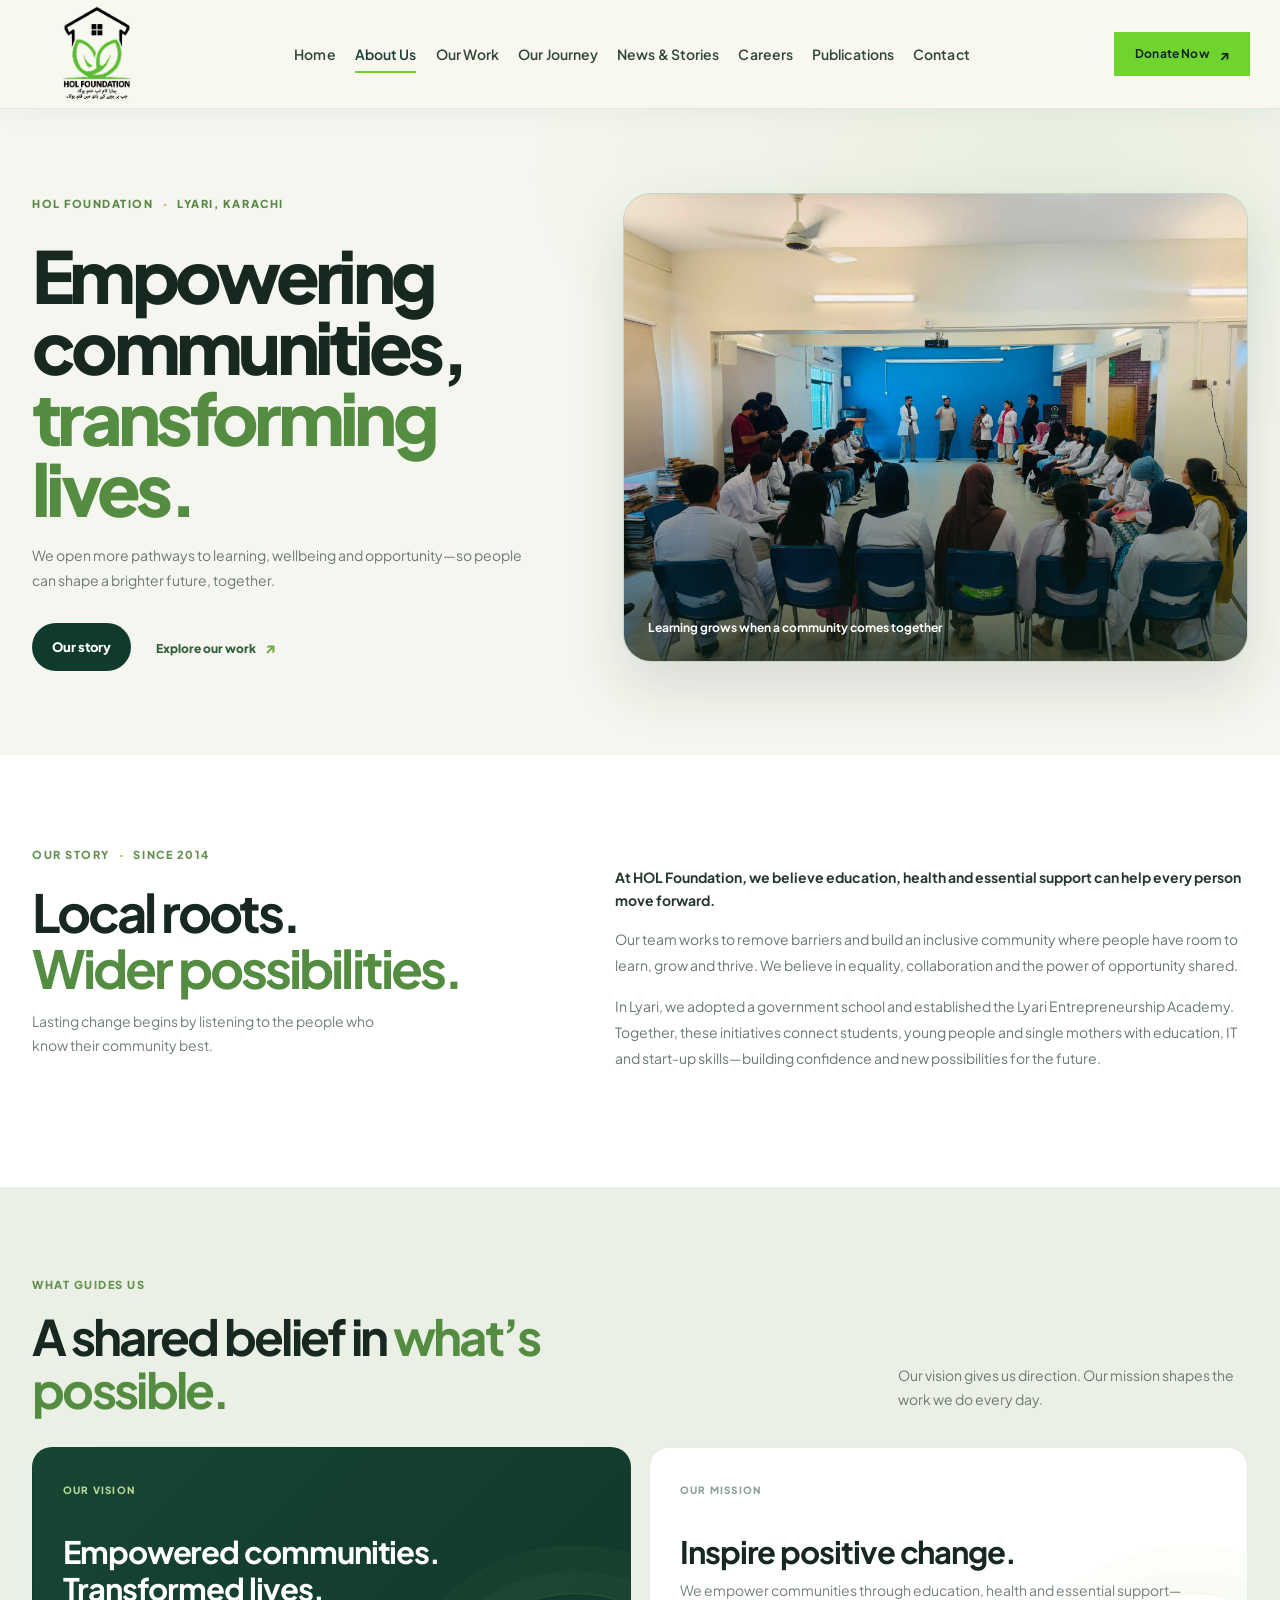
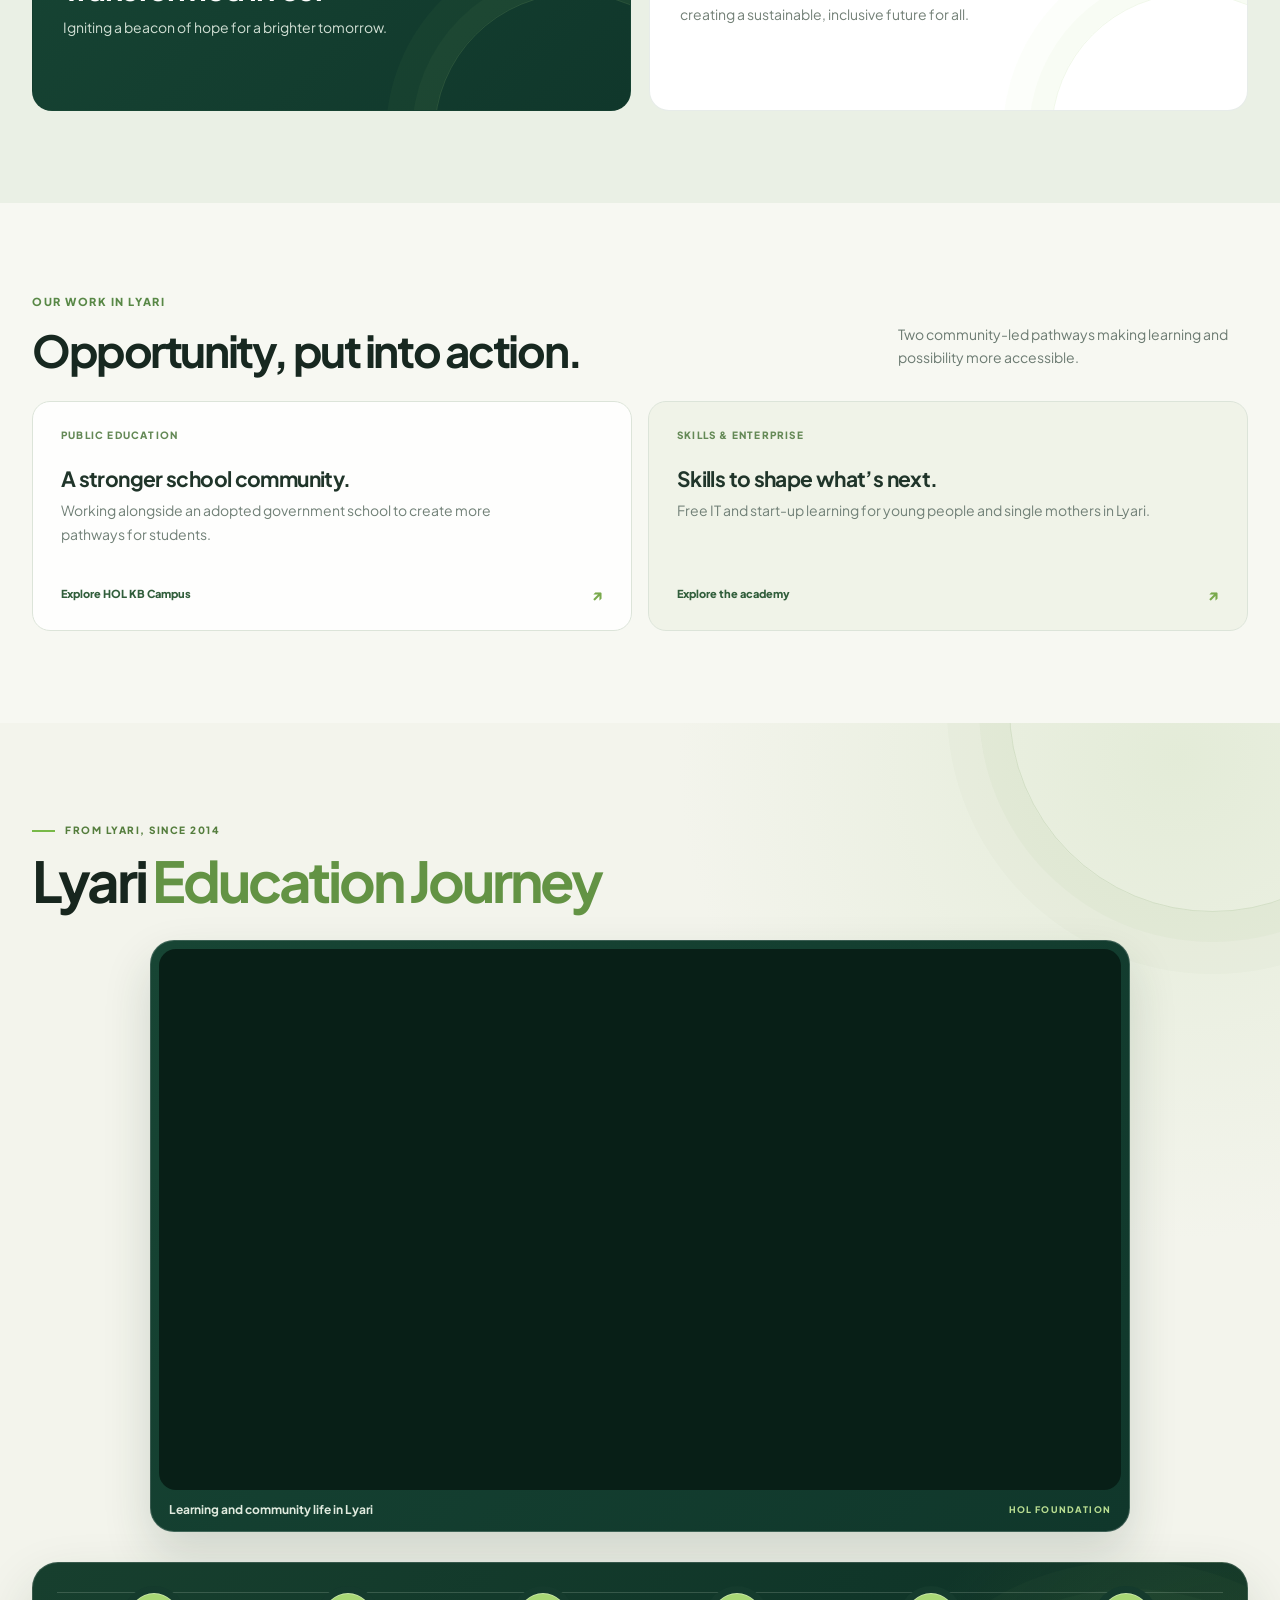
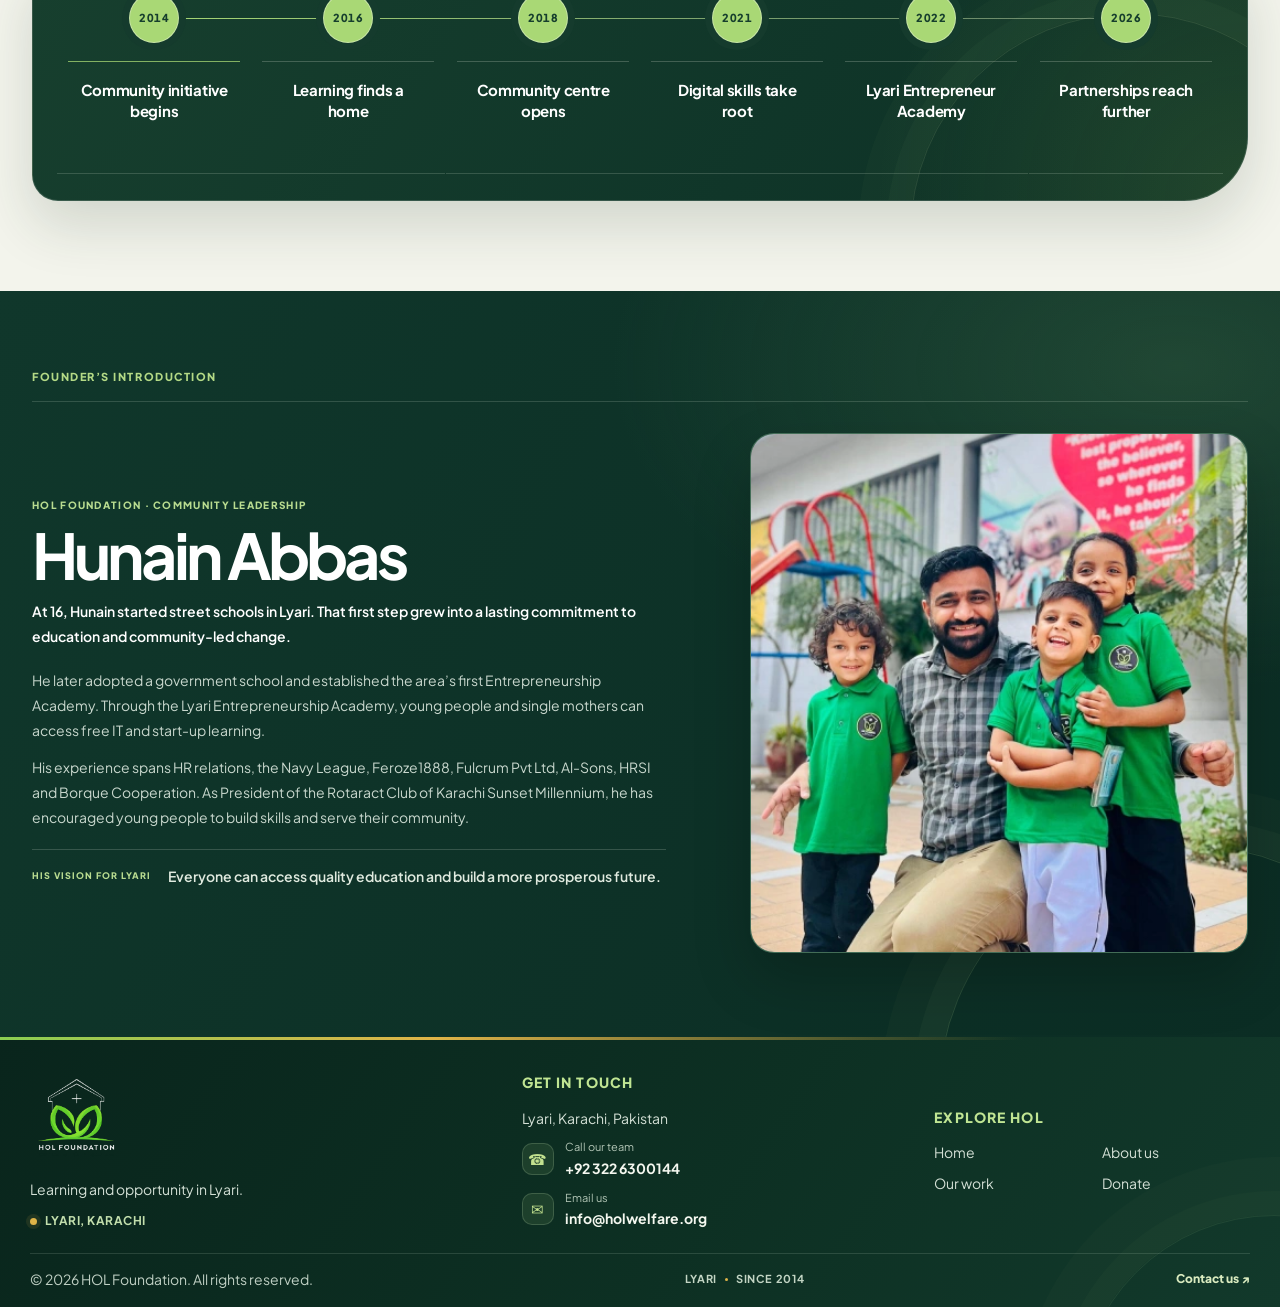
==== commit e8980b76: "Move education journey video to About page" ====
--- a/about.html
+++ b/about.html
@@ -92,6 +92,33 @@
       </div>
     </section>
 
+    <section class="journey-section" aria-labelledby="journey-title">
+      <div class="container journey-layout">
+        <header class="journey-intro">
+          <div class="journey-intro-copy">
+            <span class="eyebrow">From Lyari, since 2014</span>
+            <h2 class="section-title" id="journey-title">Lyari <em>Education Journey</em></h2>
+          </div>
+        </header>
+        <figure class="journey-film">
+          <div class="journey-film-frame">
+            <iframe src="https://www.youtube-nocookie.com/embed/yER2q7t87Jo?rel=0" title="Lyari Education Journey | HOL Foundation" loading="lazy" referrerpolicy="strict-origin-when-cross-origin" allow="accelerometer; autoplay; clipboard-write; encrypted-media; gyroscope; picture-in-picture; web-share" allowfullscreen></iframe>
+          </div>
+          <figcaption>Learning and community life in Lyari <span>HOL FOUNDATION</span></figcaption>
+        </figure>
+        <div class="journey-timeline">
+          <ol class="journey-list">
+            <li data-step="01"><span class="journey-year">2014</span><div data-step="01"><h3>Community initiative begins</h3></div></li>
+            <li data-step="02"><span class="journey-year">2016</span><div data-step="02"><h3>Learning finds a home</h3></div></li>
+            <li data-step="03"><span class="journey-year">2018</span><div data-step="03"><h3>Community centre opens</h3></div></li>
+            <li data-step="04"><span class="journey-year">2021</span><div data-step="04"><h3>Digital skills take root</h3></div></li>
+            <li data-step="05"><span class="journey-year">2022</span><div data-step="05"><h3>Lyari Entrepreneur Academy</h3></div></li>
+            <li data-step="06"><span class="journey-year">2026</span><div data-step="06"><h3>Partnerships reach further</h3></div></li>
+          </ol>
+        </div>
+      </div>
+    </section>
+
     <section class="about-founder section" id="founder" aria-labelledby="founder-title">
       <div class="container">
         <div class="about-founder-topline"><span class="about-eyebrow about-eyebrow-dark">FOUNDER’S INTRODUCTION</span></div>
--- a/assets/css/about-page.css
+++ b/assets/css/about-page.css
@@ -139,3 +139,4 @@
 .about-founder-vision>p{margin:0;color:#e0eadf;font-weight:600}
 @media(max-width:900px){.about-founder-copy,.about-founder-photo{grid-column:1;grid-row:auto}.about-founder-photo{grid-row:1}}
 @media(max-width:620px){.about-founder-vision{grid-template-columns:1fr;gap:5px;margin-top:16px;padding-top:12px}}
+.about-page p{font-size:14px!important}
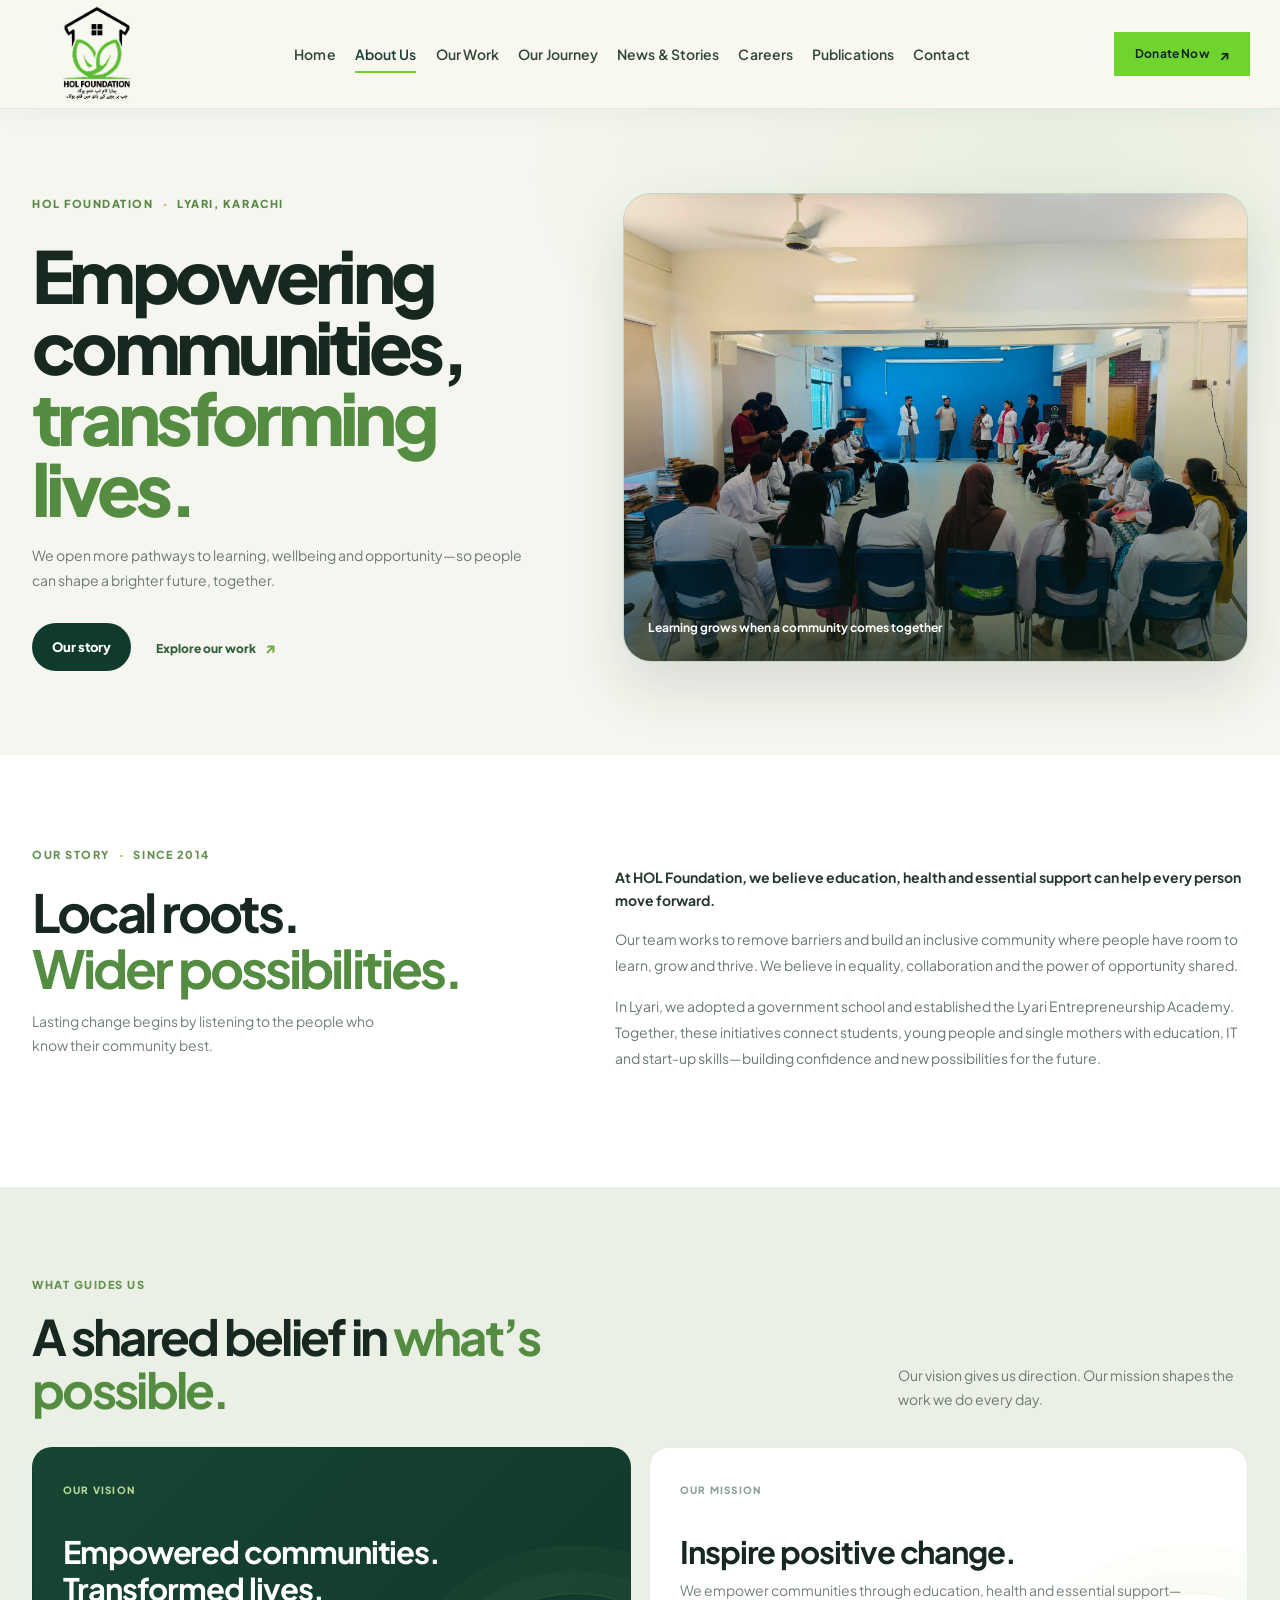
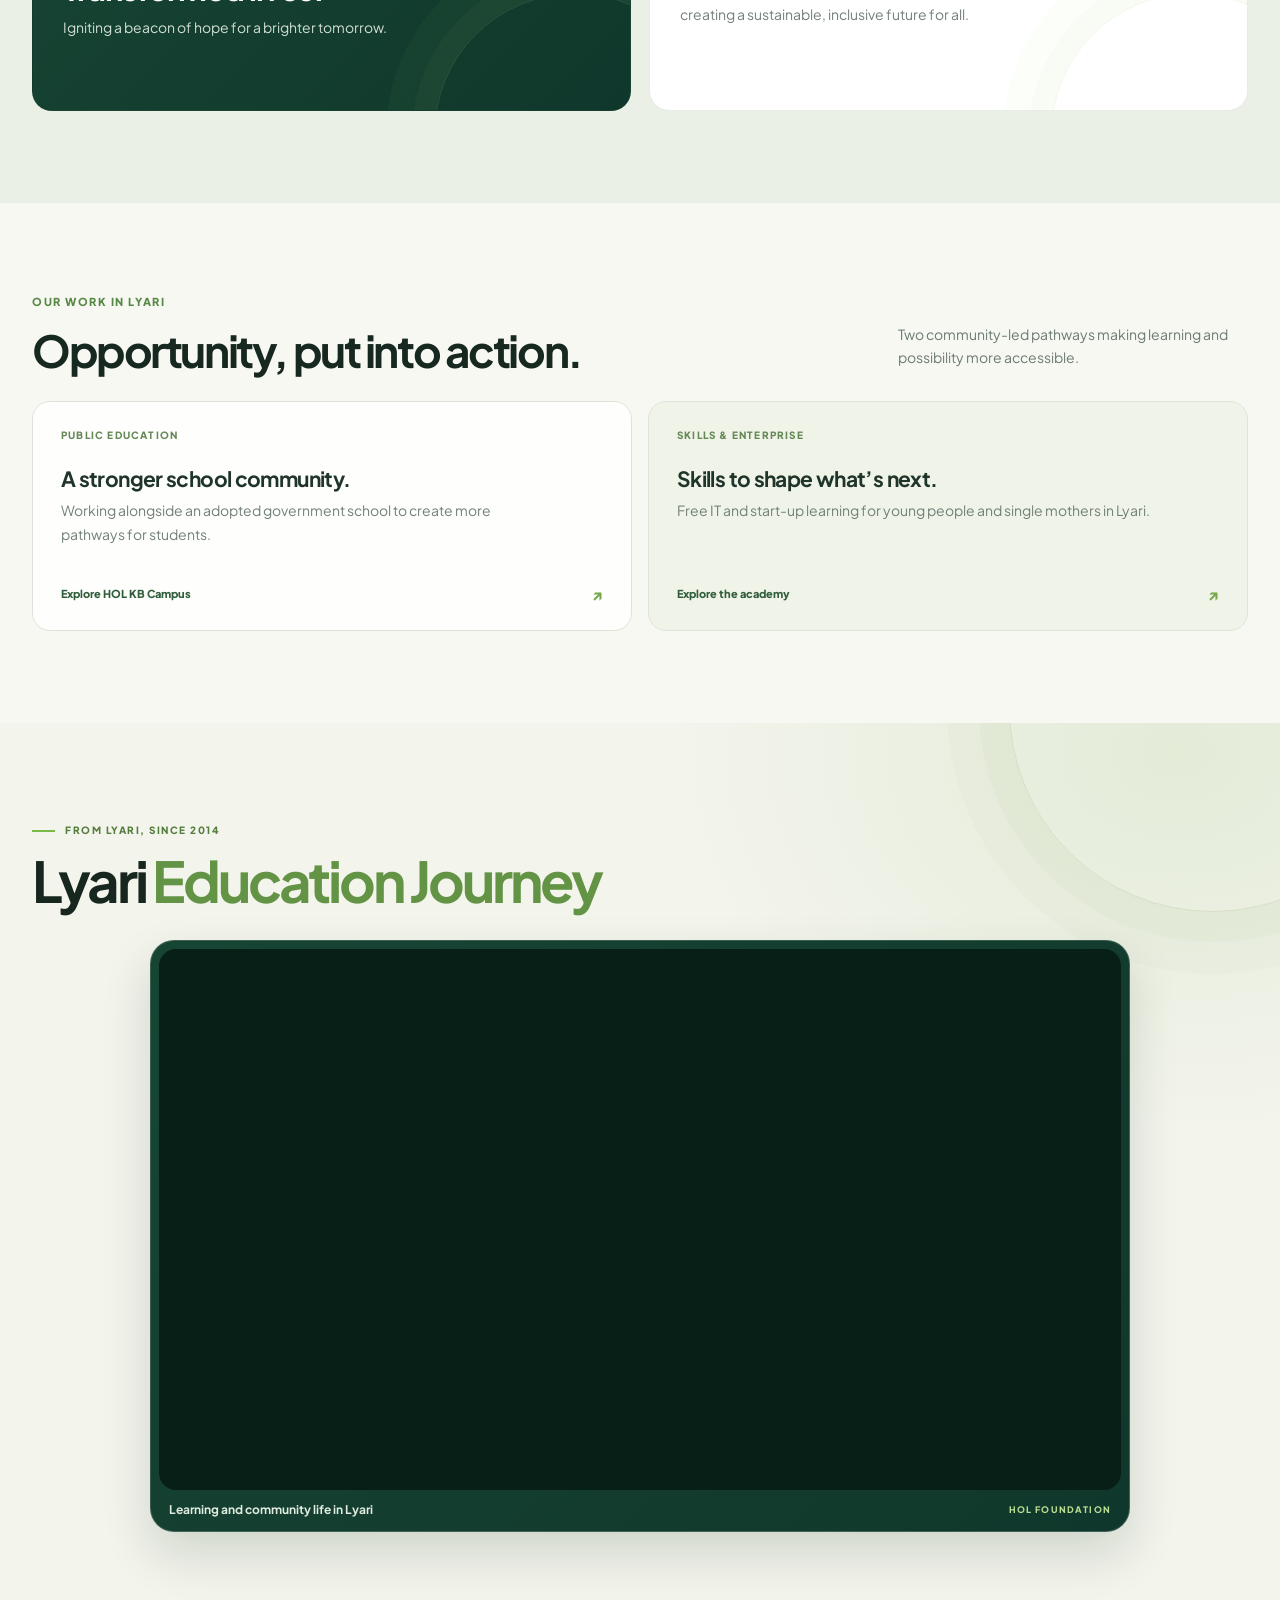
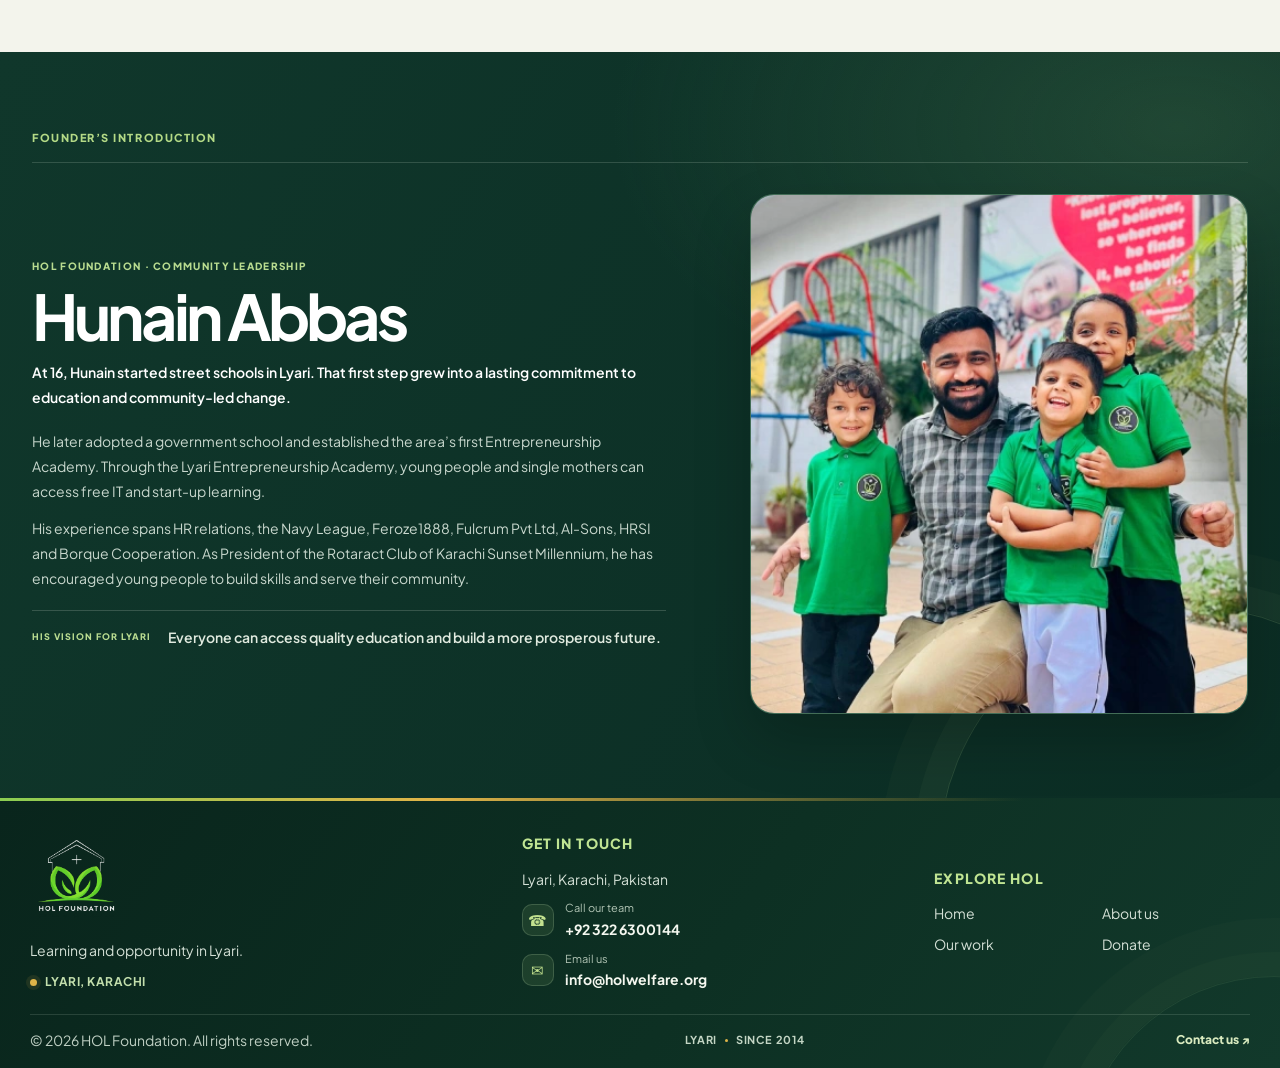
==== commit 116fc34c: "Remove journey timeline from About page" ====
--- a/about.html
+++ b/about.html
@@ -106,16 +106,7 @@
           </div>
           <figcaption>Learning and community life in Lyari <span>HOL FOUNDATION</span></figcaption>
         </figure>
-        <div class="journey-timeline">
-          <ol class="journey-list">
-            <li data-step="01"><span class="journey-year">2014</span><div data-step="01"><h3>Community initiative begins</h3></div></li>
-            <li data-step="02"><span class="journey-year">2016</span><div data-step="02"><h3>Learning finds a home</h3></div></li>
-            <li data-step="03"><span class="journey-year">2018</span><div data-step="03"><h3>Community centre opens</h3></div></li>
-            <li data-step="04"><span class="journey-year">2021</span><div data-step="04"><h3>Digital skills take root</h3></div></li>
-            <li data-step="05"><span class="journey-year">2022</span><div data-step="05"><h3>Lyari Entrepreneur Academy</h3></div></li>
-            <li data-step="06"><span class="journey-year">2026</span><div data-step="06"><h3>Partnerships reach further</h3></div></li>
-          </ol>
-        </div>
+
       </div>
     </section>
 
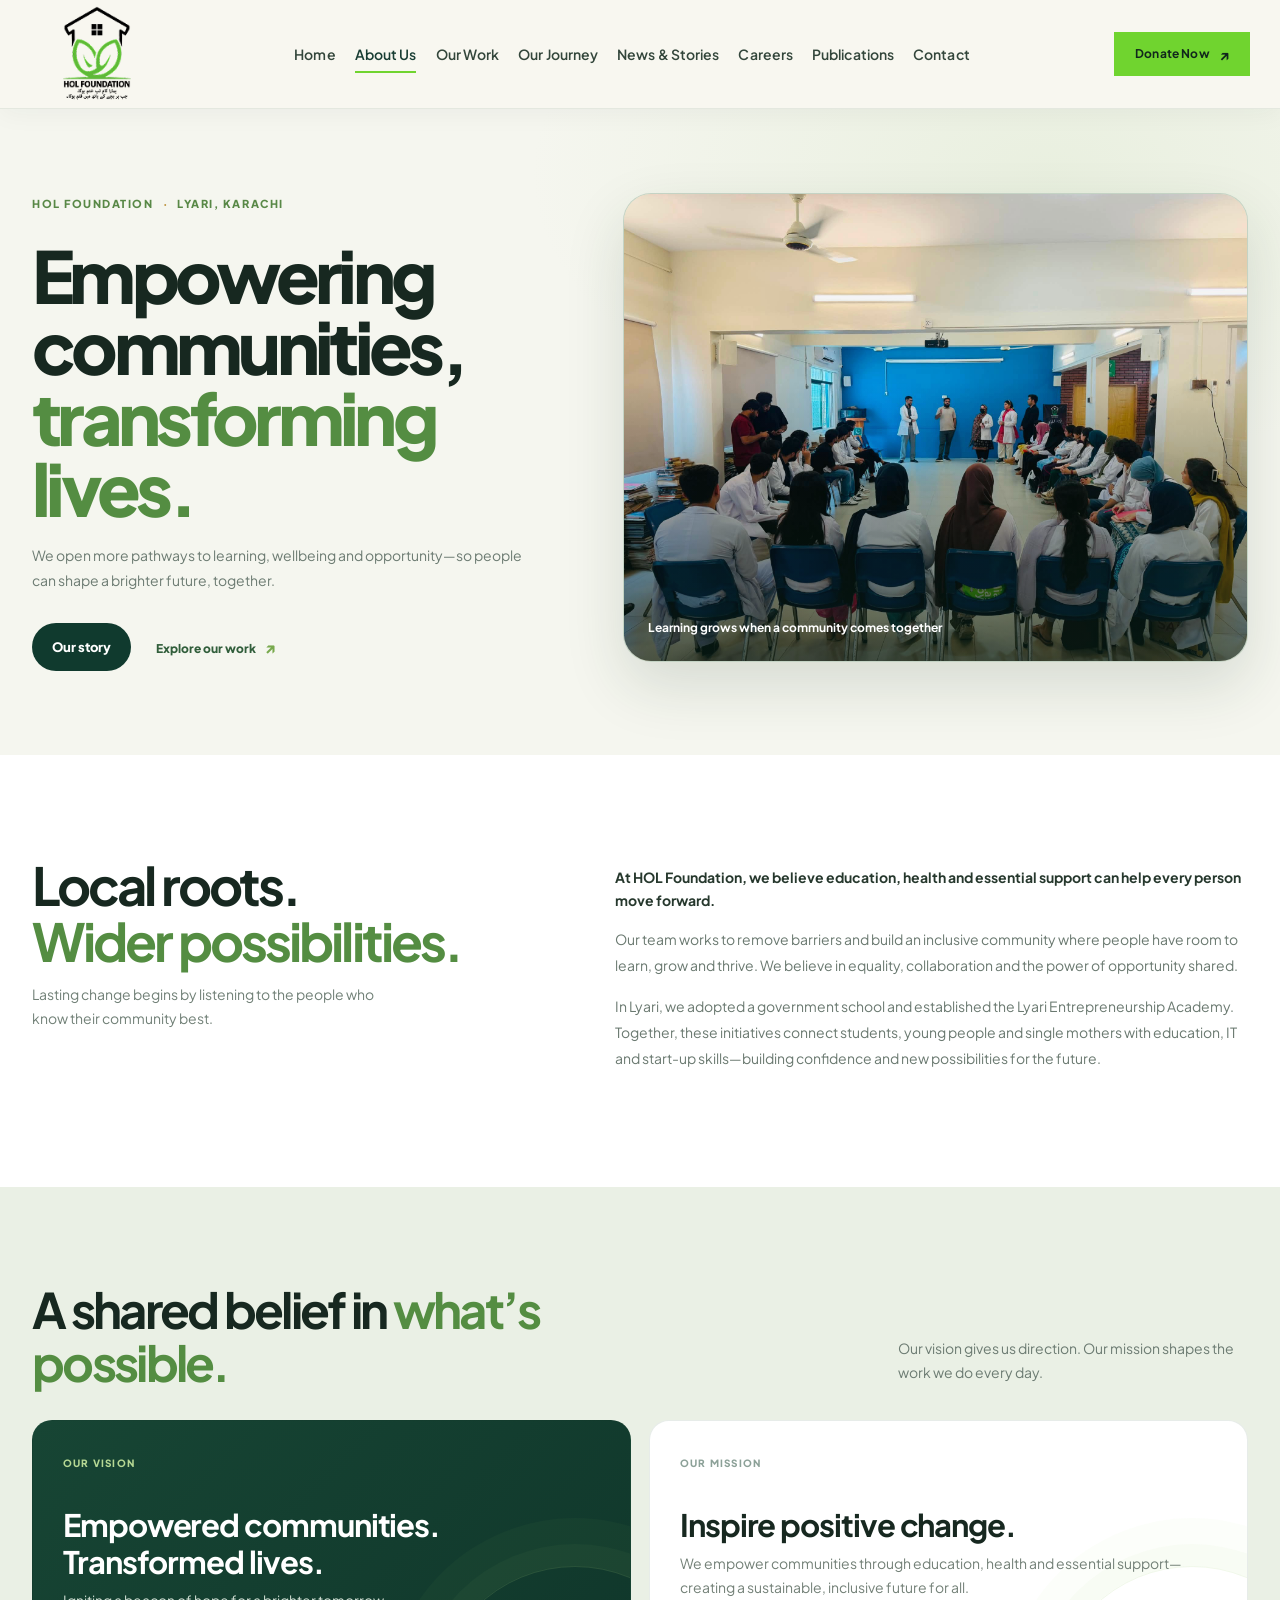
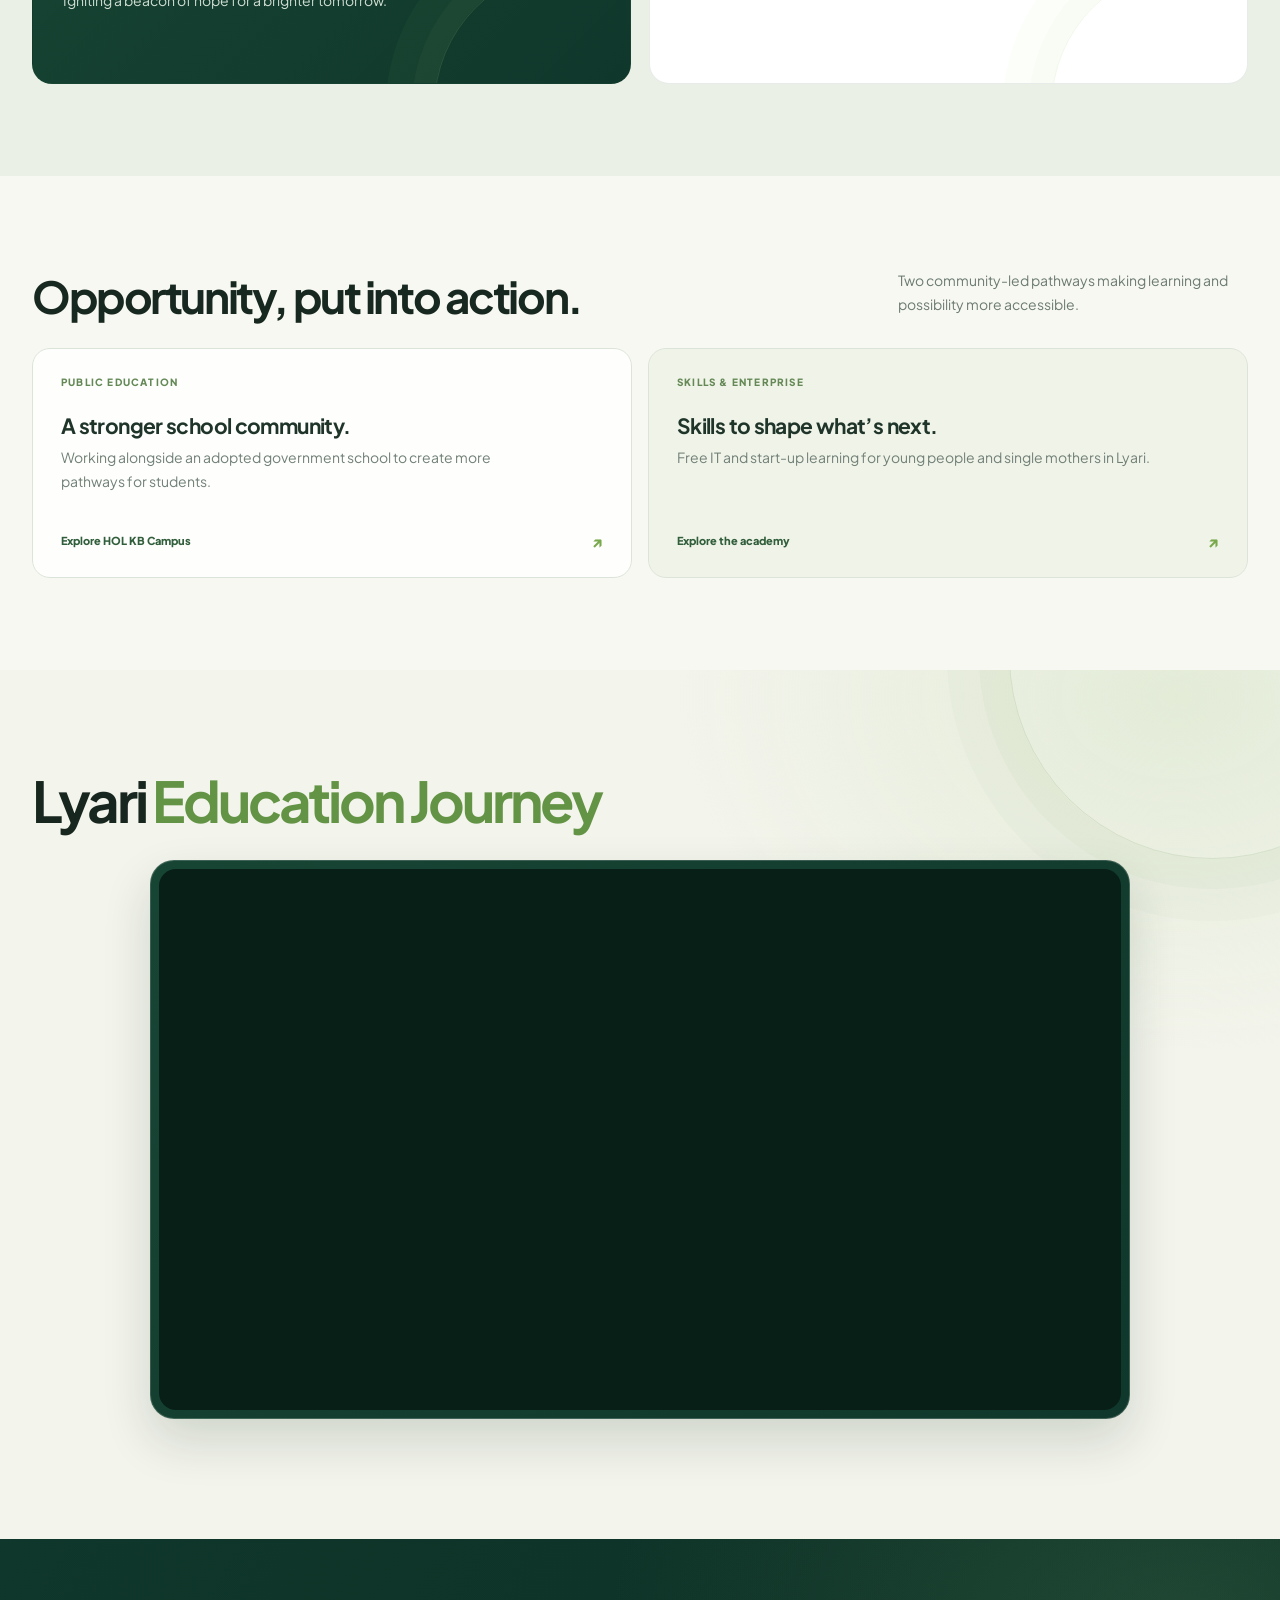
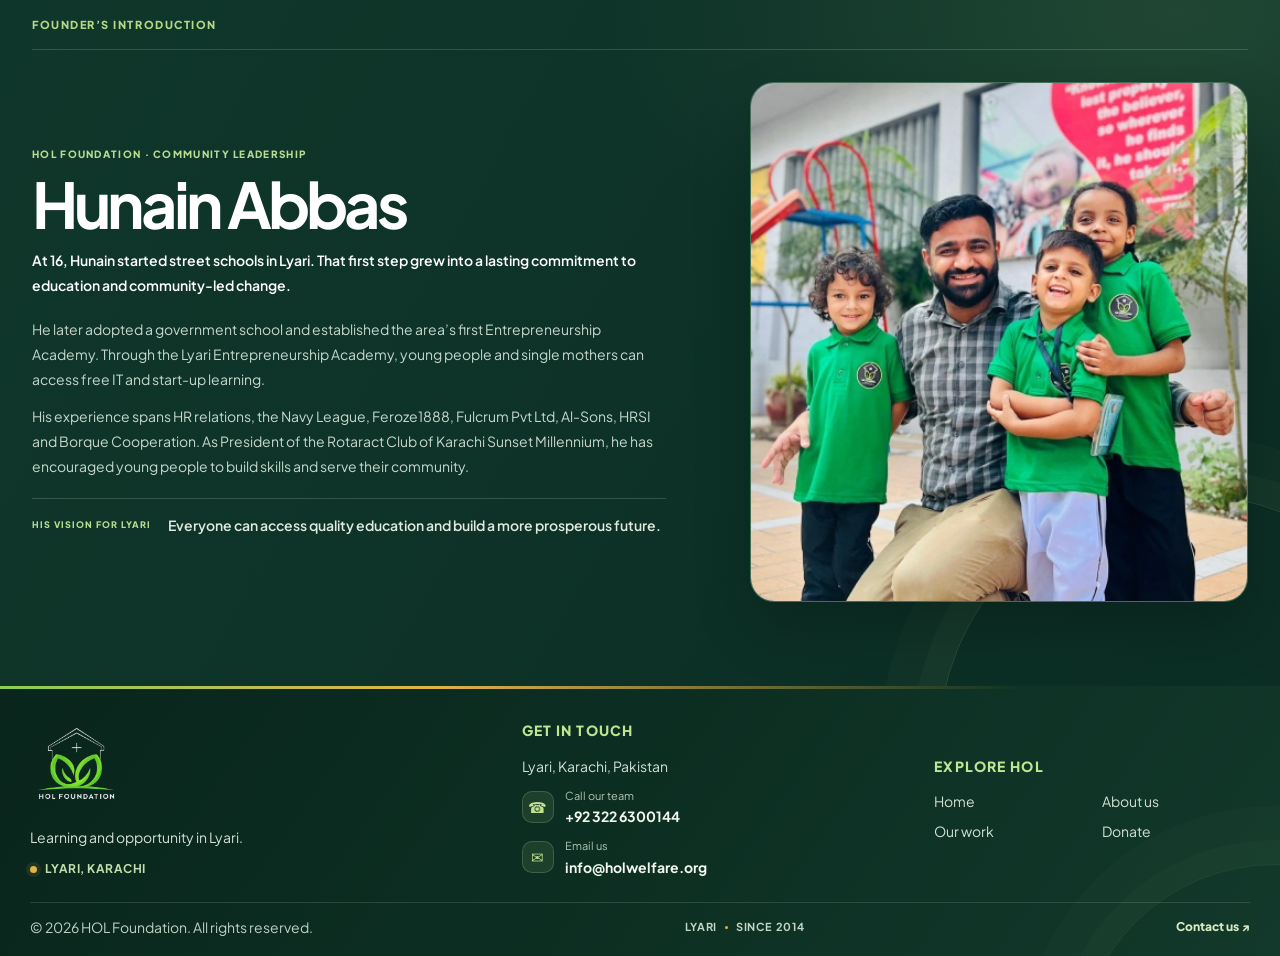
==== commit 328b5a28: "Publish latest HOL Foundation site updates" ====
--- a/about.html
+++ b/about.html
@@ -36,7 +36,7 @@
     <section class="about-story section" id="our-story" aria-labelledby="story-title">
       <div class="container about-story-grid">
         <div class="about-story-heading">
-          <span class="about-eyebrow about-eyebrow-light">OUR STORY <span>·</span> SINCE 2014</span>
+
           <h2 id="story-title">Local roots.<br><em>Wider possibilities.</em></h2>
           <p>Lasting change begins by listening to the people who know their community best.</p>
         </div>
@@ -51,7 +51,7 @@
     <section class="about-purpose section" id="mission" aria-labelledby="purpose-title">
       <div class="container">
         <div class="about-purpose-heading">
-          <div><span class="about-eyebrow about-eyebrow-light">WHAT GUIDES US</span><h2 id="purpose-title">A shared belief in <em>what’s possible.</em></h2></div>
+          <div><h2 id="purpose-title">A shared belief in <em>what’s possible.</em></h2></div>
           <p>Our vision gives us direction. Our mission shapes the work we do every day.</p>
         </div>
         <div class="about-purpose-grid">
@@ -72,7 +72,7 @@
     <section class="about-initiatives section" aria-labelledby="initiatives-title">
       <div class="container">
         <div class="about-initiatives-heading">
-          <div><span class="about-eyebrow">OUR WORK IN LYARI</span><h2 id="initiatives-title">Opportunity, put into action.</h2></div>
+          <div><h2 id="initiatives-title">Opportunity, put into action.</h2></div>
           <p>Two community-led pathways making learning and possibility more accessible.</p>
         </div>
         <div class="about-initiative-grid">
@@ -96,7 +96,7 @@
       <div class="container journey-layout">
         <header class="journey-intro">
           <div class="journey-intro-copy">
-            <span class="eyebrow">From Lyari, since 2014</span>
+
             <h2 class="section-title" id="journey-title">Lyari <em>Education Journey</em></h2>
           </div>
         </header>
@@ -104,7 +104,7 @@
           <div class="journey-film-frame">
             <iframe src="https://www.youtube-nocookie.com/embed/yER2q7t87Jo?rel=0" title="Lyari Education Journey | HOL Foundation" loading="lazy" referrerpolicy="strict-origin-when-cross-origin" allow="accelerometer; autoplay; clipboard-write; encrypted-media; gyroscope; picture-in-picture; web-share" allowfullscreen></iframe>
           </div>
-          <figcaption>Learning and community life in Lyari <span>HOL FOUNDATION</span></figcaption>
+
         </figure>
 
       </div>
@@ -131,4 +131,4 @@
   </main>
   <div data-site-footer></div>
 </body>
-</html>
+</html>
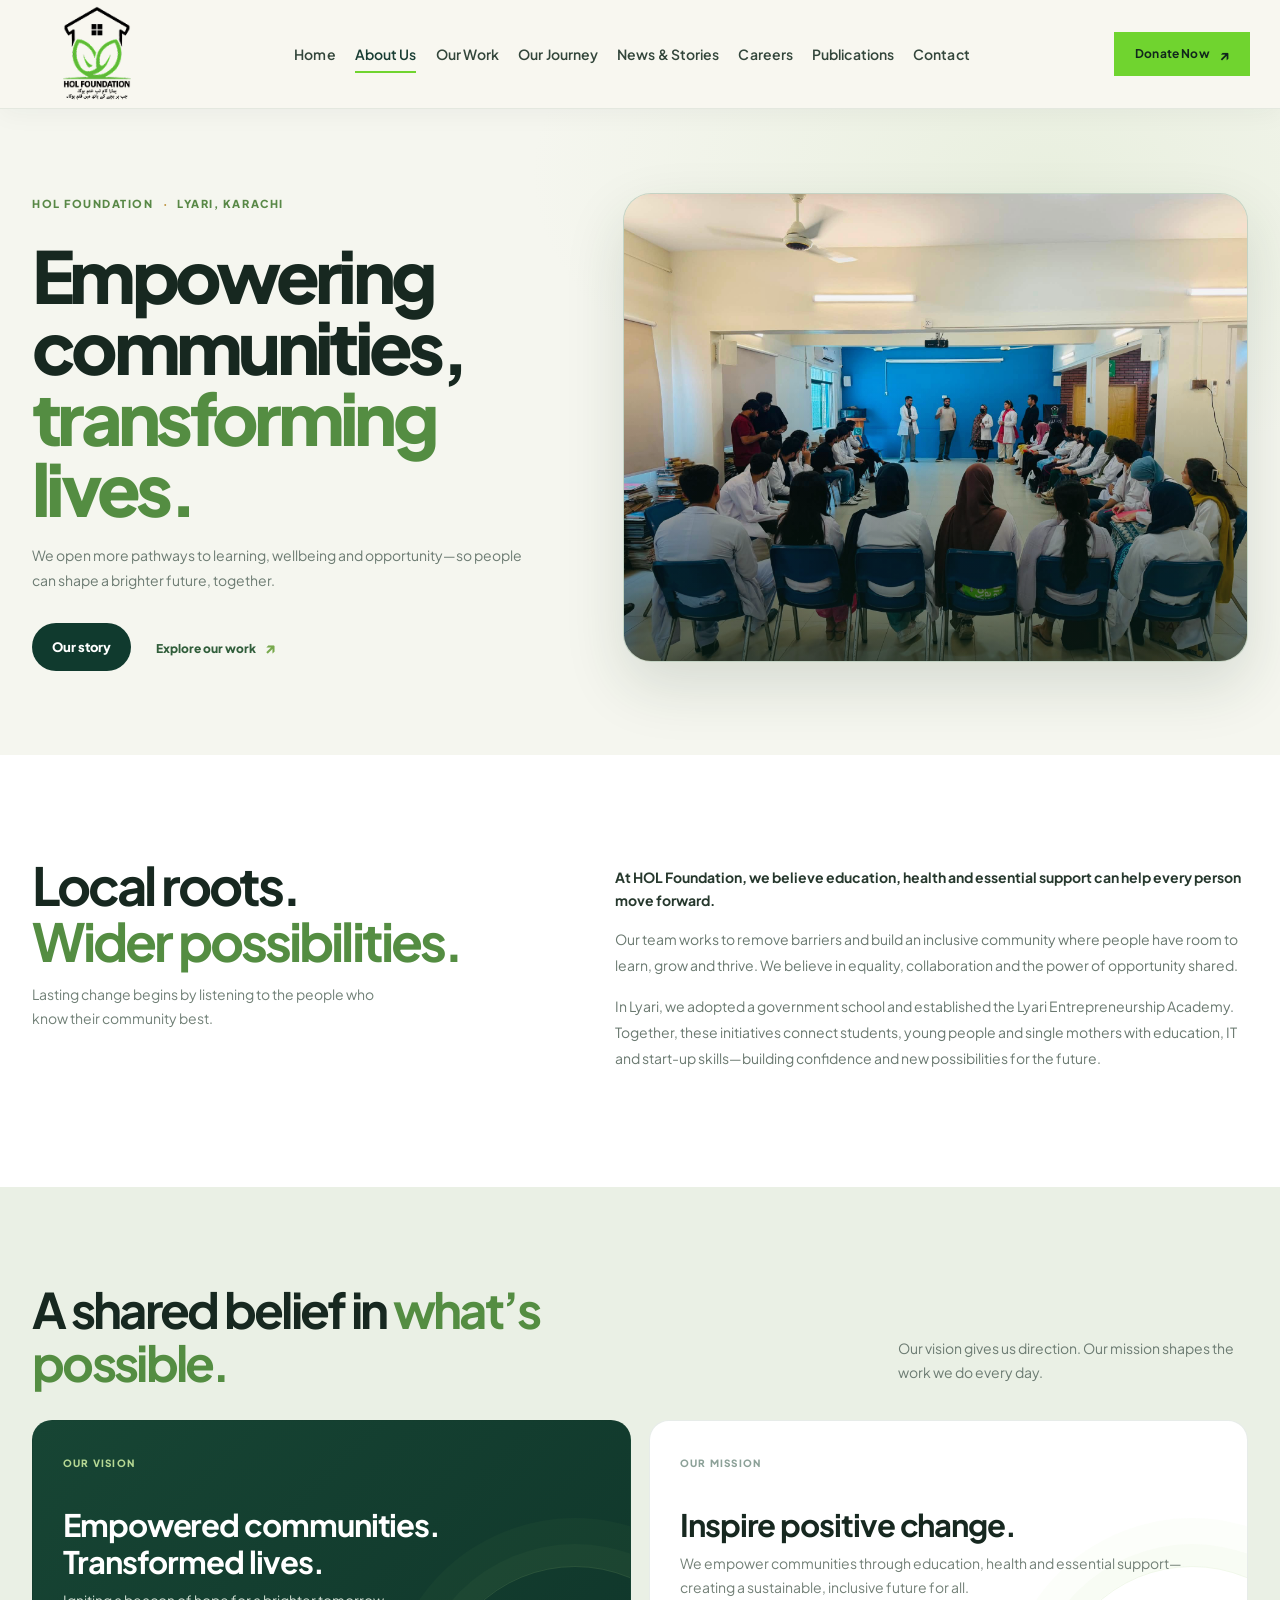
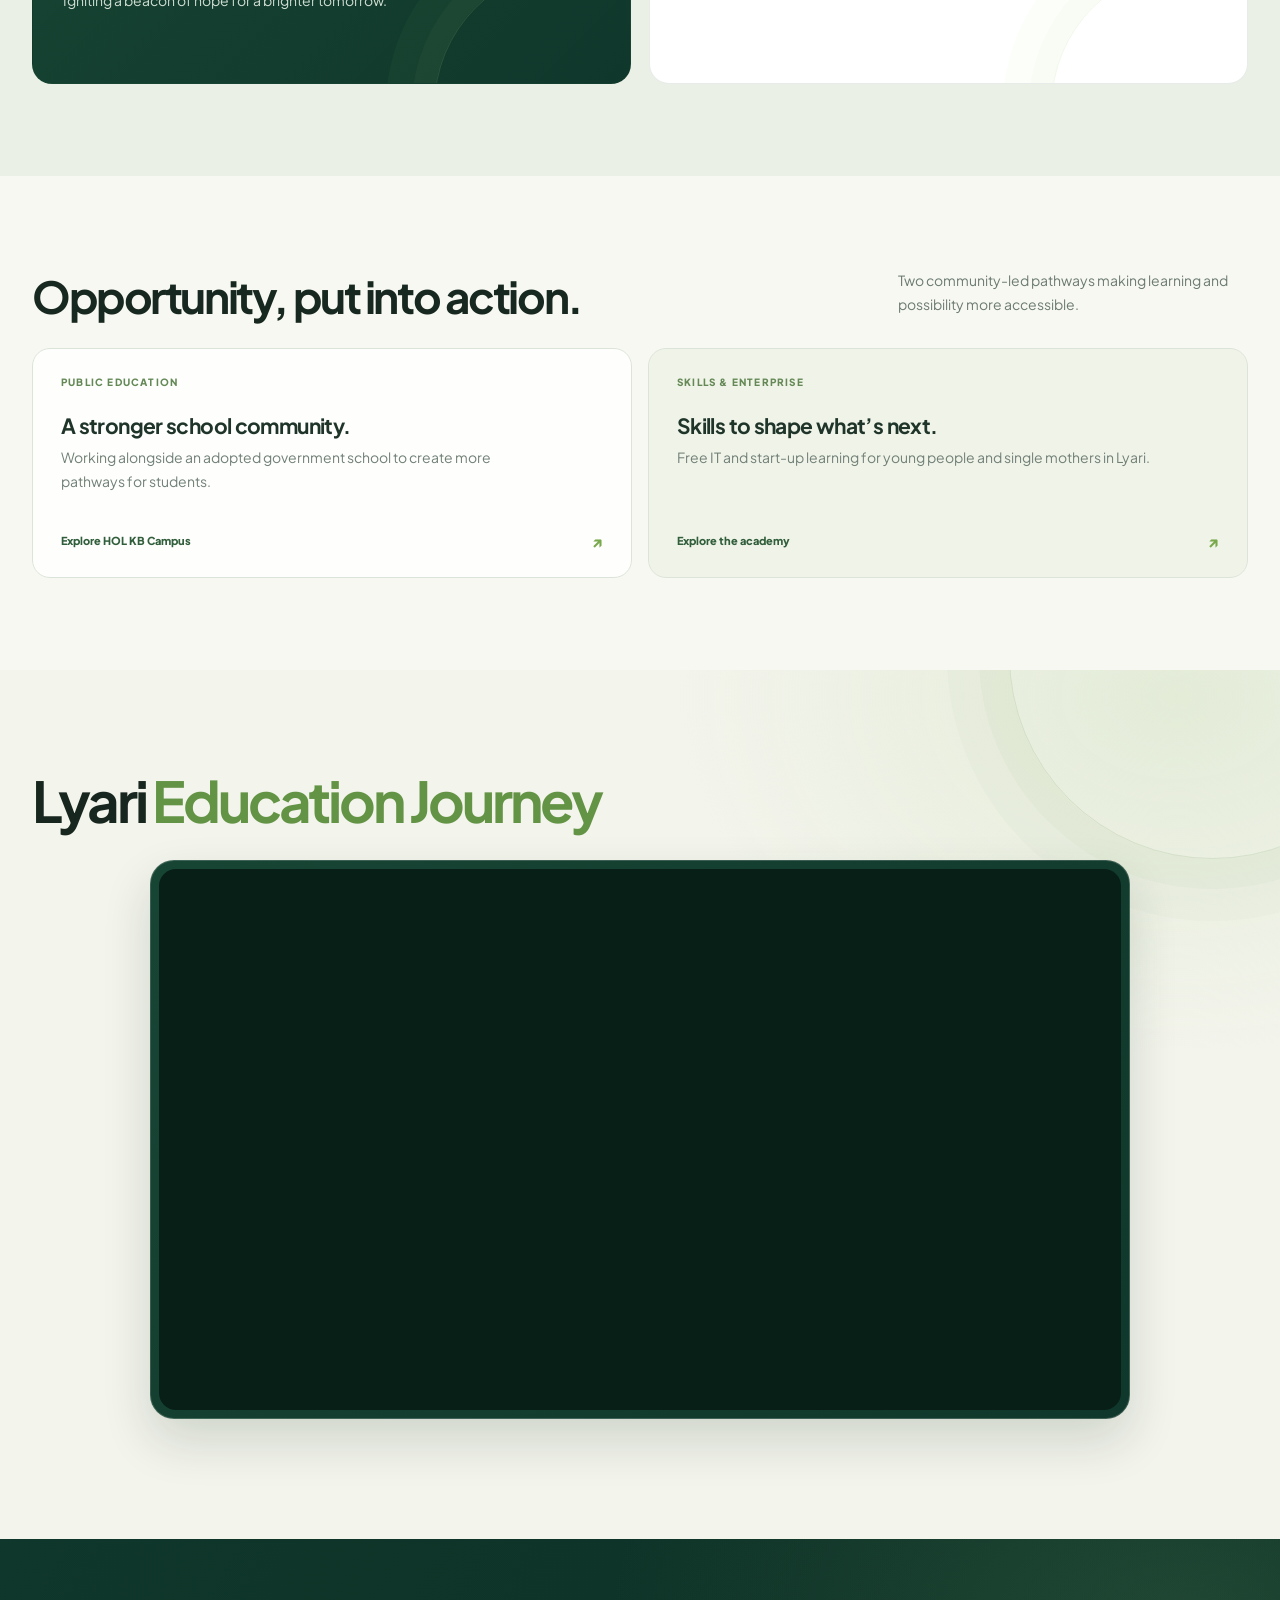
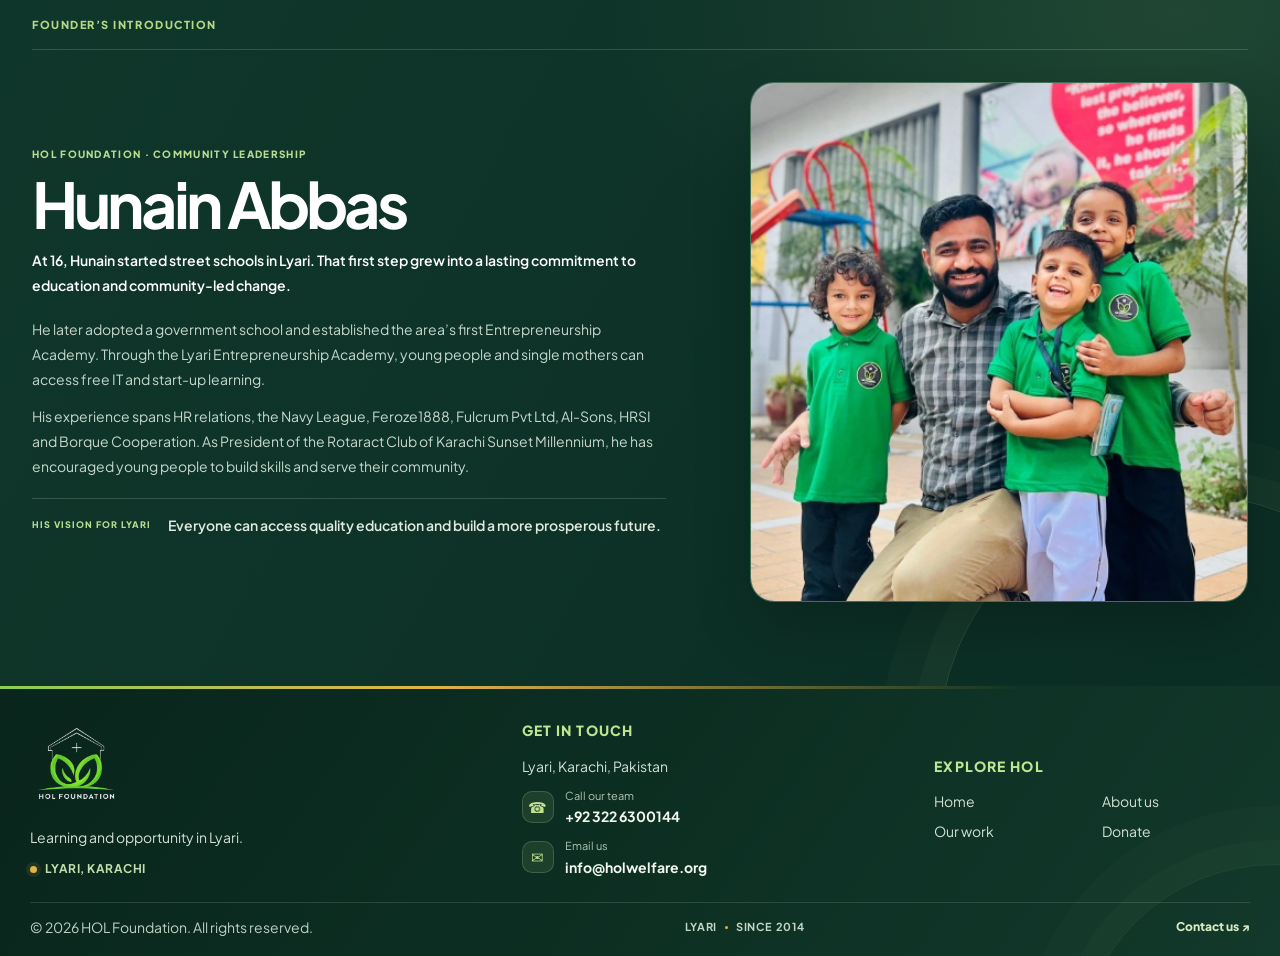
==== commit 4823c2d9: "Swap home slides and remove other photo taglines" ====
--- a/about.html
+++ b/about.html
@@ -28,7 +28,7 @@
         </div>
         <figure class="about-hero-photo">
           <img src="assets/images/about/about-community-classroom.jpg" alt="Students and educators gathered for a learning session at HOL Foundation" width="2048" height="1536" fetchpriority="high">
-          <figcaption>Learning grows when a community comes together</figcaption>
+
         </figure>
       </div>
     </section>
